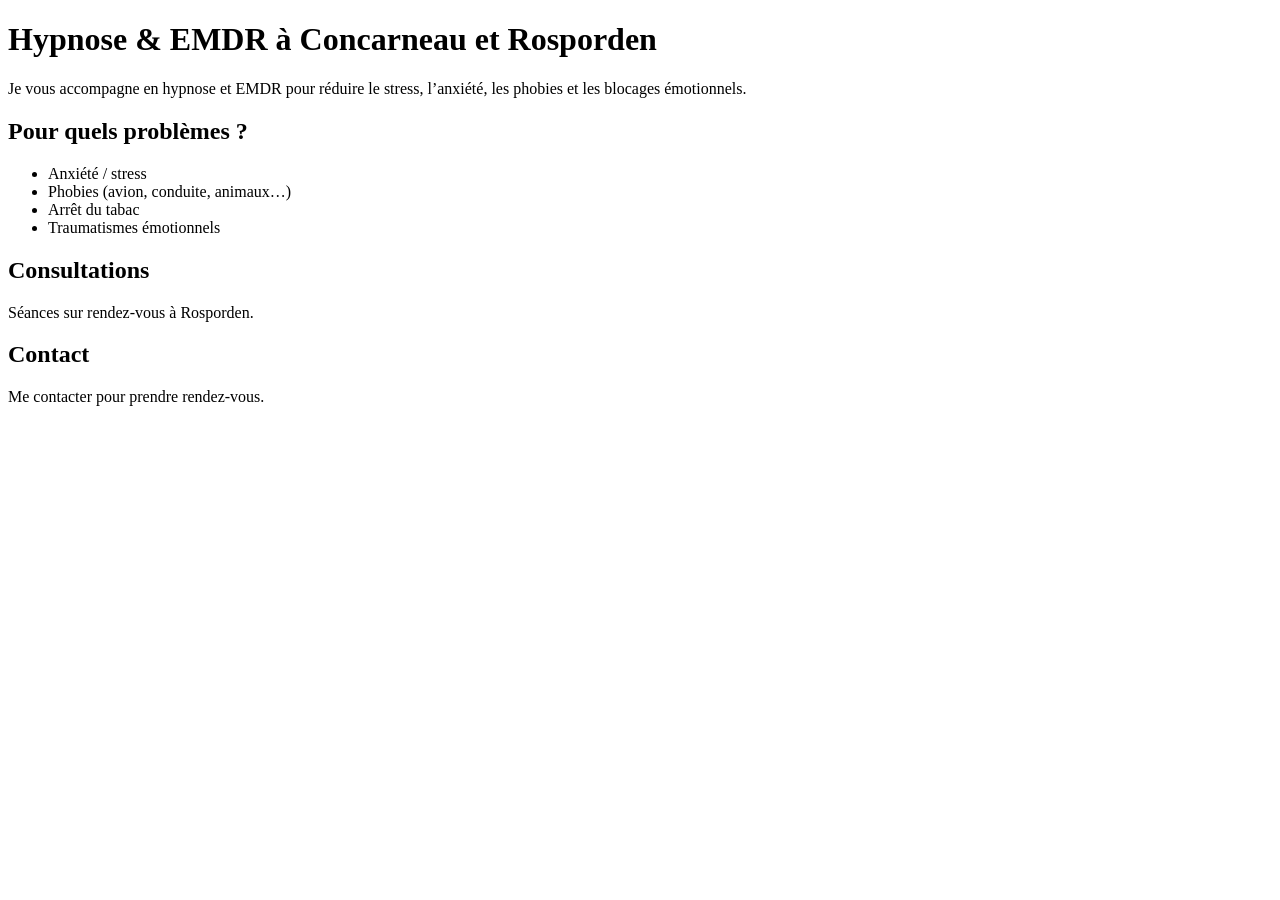
==== index.html @ 9a221c0e "Create index.html" ====
<!DOCTYPE html>
<html lang="fr">
<head>
  <meta charset="UTF-8">
  <title>Hypnose & EMDR Concarneau - Rosporden</title>
  <meta name="description" content="Hypnose et EMDR à Concarneau et Rosporden. Stress, anxiété, phobies, arrêt du tabac. Consultations sur rendez-vous.">
</head>

<body>

  <h1>Hypnose & EMDR à Concarneau et Rosporden</h1>

  <p>
    Je vous accompagne en hypnose et EMDR pour réduire le stress, l’anxiété,
    les phobies et les blocages émotionnels.
  </p>

  <h2>Pour quels problèmes ?</h2>
  <ul>
    <li>Anxiété / stress</li>
    <li>Phobies (avion, conduite, animaux…)</li>
    <li>Arrêt du tabac</li>
    <li>Traumatismes émotionnels</li>
  </ul>

  <h2>Consultations</h2>
  <p>
    Séances sur rendez-vous à Rosporden.
  </p>

  <h2>Contact</h2>
  <p>
    Me contacter pour prendre rendez-vous.
  </p>

</body>
</html>
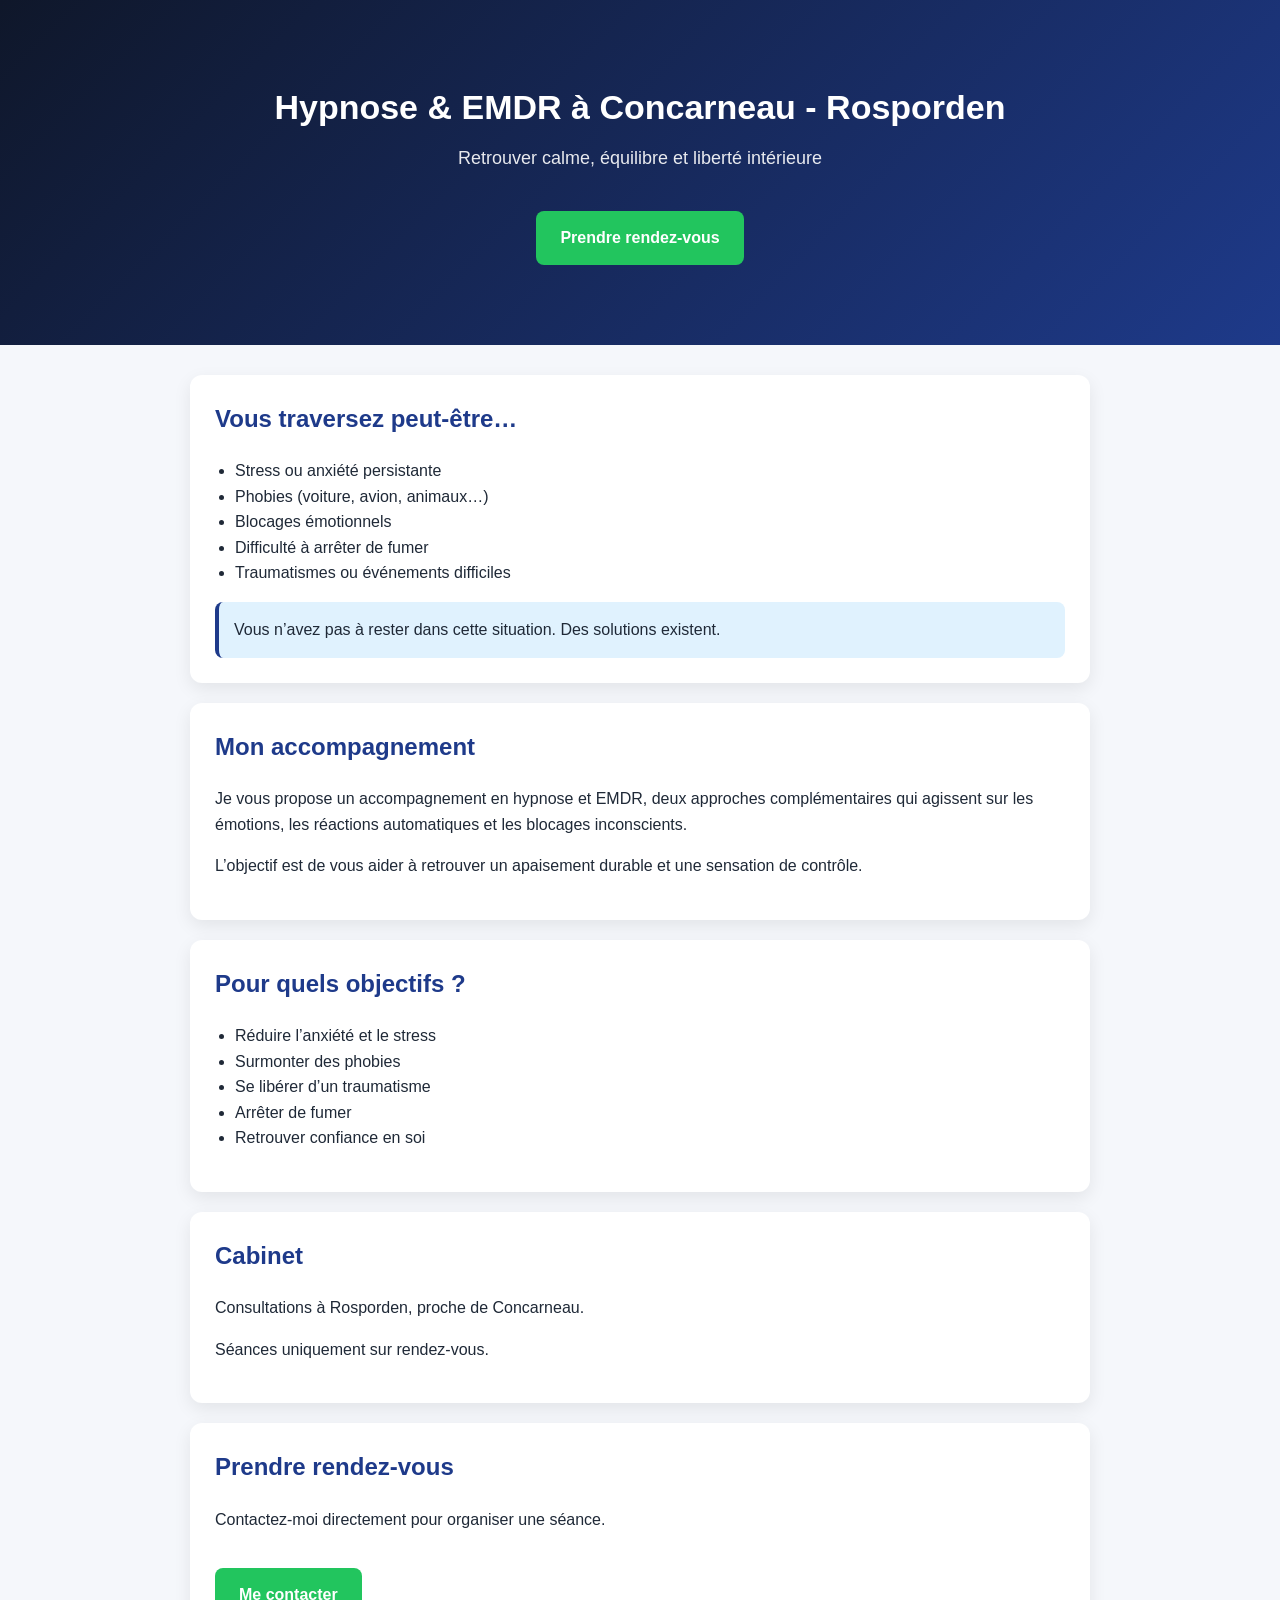
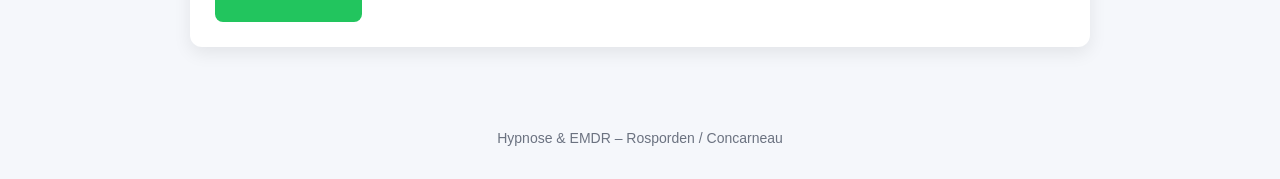
==== commit 44a68f27: "Update index.html" ====
--- a/index.html
+++ b/index.html
@@ -2,36 +2,162 @@
 <html lang="fr">
 <head>
   <meta charset="UTF-8">
-  <title>Hypnose & EMDR Concarneau - Rosporden</title>
-  <meta name="description" content="Hypnose et EMDR à Concarneau et Rosporden. Stress, anxiété, phobies, arrêt du tabac. Consultations sur rendez-vous.">
+  <meta name="viewport" content="width=device-width, initial-scale=1.0">
+
+  <title>Hypnose & EMDR Concarneau - Rosporden | Stress, anxiété, phobies</title>
+  <meta name="description" content="Hypnose et EMDR à Rosporden et Concarneau. Stress, anxiété, phobies, traumatismes, arrêt du tabac. Consultation sur rendez-vous.">
+
+  <style>
+    body {
+      margin: 0;
+      font-family: Arial, sans-serif;
+      background: #f5f7fb;
+      color: #1f2937;
+      line-height: 1.6;
+    }
+
+    header {
+      background: linear-gradient(135deg, #0f172a, #1e3a8a);
+      color: white;
+      padding: 80px 20px;
+      text-align: center;
+    }
+
+    header h1 {
+      margin: 0;
+      font-size: 34px;
+    }
+
+    header p {
+      font-size: 18px;
+      opacity: 0.9;
+      margin-top: 10px;
+    }
+
+    .btn {
+      display: inline-block;
+      margin-top: 20px;
+      padding: 14px 24px;
+      background: #22c55e;
+      color: white;
+      text-decoration: none;
+      border-radius: 8px;
+      font-weight: bold;
+    }
+
+    .btn:hover {
+      background: #16a34a;
+    }
+
+    .container {
+      max-width: 900px;
+      margin: auto;
+      padding: 30px 20px;
+    }
+
+    .card {
+      background: white;
+      padding: 25px;
+      margin-bottom: 20px;
+      border-radius: 12px;
+      box-shadow: 0 6px 18px rgba(0,0,0,0.08);
+    }
+
+    h2 {
+      color: #1e3a8a;
+      margin-top: 0;
+    }
+
+    ul {
+      padding-left: 20px;
+    }
+
+    .highlight {
+      background: #e0f2fe;
+      padding: 15px;
+      border-left: 4px solid #1e3a8a;
+      border-radius: 8px;
+    }
+
+    footer {
+      text-align: center;
+      padding: 30px;
+      font-size: 14px;
+      color: #6b7280;
+    }
+  </style>
+
 </head>
 
 <body>
 
-  <h1>Hypnose & EMDR à Concarneau et Rosporden</h1>
+<header>
+  <h1>Hypnose & EMDR à Concarneau - Rosporden</h1>
+  <p>Retrouver calme, équilibre et liberté intérieure</p>
+  <a class="btn" href="#contact">Prendre rendez-vous</a>
+</header>
 
-  <p>
-    Je vous accompagne en hypnose et EMDR pour réduire le stress, l’anxiété,
-    les phobies et les blocages émotionnels.
-  </p>
+<div class="container">
 
-  <h2>Pour quels problèmes ?</h2>
-  <ul>
-    <li>Anxiété / stress</li>
-    <li>Phobies (avion, conduite, animaux…)</li>
-    <li>Arrêt du tabac</li>
-    <li>Traumatismes émotionnels</li>
-  </ul>
+  <div class="card">
+    <h2>Vous traversez peut-être…</h2>
+    <ul>
+      <li>Stress ou anxiété persistante</li>
+      <li>Phobies (voiture, avion, animaux…)</li>
+      <li>Blocages émotionnels</li>
+      <li>Difficulté à arrêter de fumer</li>
+      <li>Traumatismes ou événements difficiles</li>
+    </ul>
+    <div class="highlight">
+      Vous n’avez pas à rester dans cette situation. Des solutions existent.
+    </div>
+  </div>
 
-  <h2>Consultations</h2>
-  <p>
-    Séances sur rendez-vous à Rosporden.
-  </p>
+  <div class="card">
+    <h2>Mon accompagnement</h2>
+    <p>
+      Je vous propose un accompagnement en hypnose et EMDR, deux approches complémentaires
+      qui agissent sur les émotions, les réactions automatiques et les blocages inconscients.
+    </p>
+    <p>
+      L’objectif est de vous aider à retrouver un apaisement durable et une sensation de contrôle.
+    </p>
+  </div>
 
-  <h2>Contact</h2>
-  <p>
-    Me contacter pour prendre rendez-vous.
-  </p>
+  <div class="card">
+    <h2>Pour quels objectifs ?</h2>
+    <ul>
+      <li>Réduire l’anxiété et le stress</li>
+      <li>Surmonter des phobies</li>
+      <li>Se libérer d’un traumatisme</li>
+      <li>Arrêter de fumer</li>
+      <li>Retrouver confiance en soi</li>
+    </ul>
+  </div>
+
+  <div class="card">
+    <h2>Cabinet</h2>
+    <p>
+      Consultations à Rosporden, proche de Concarneau.
+    </p>
+    <p>
+      Séances uniquement sur rendez-vous.
+    </p>
+  </div>
+
+  <div class="card" id="contact">
+    <h2>Prendre rendez-vous</h2>
+    <p>
+      Contactez-moi directement pour organiser une séance.
+    </p>
+    <a class="btn" href="#">Me contacter</a>
+  </div>
+
+</div>
+
+<footer>
+  Hypnose & EMDR – Rosporden / Concarneau
+</footer>
 
 </body>
 </html>
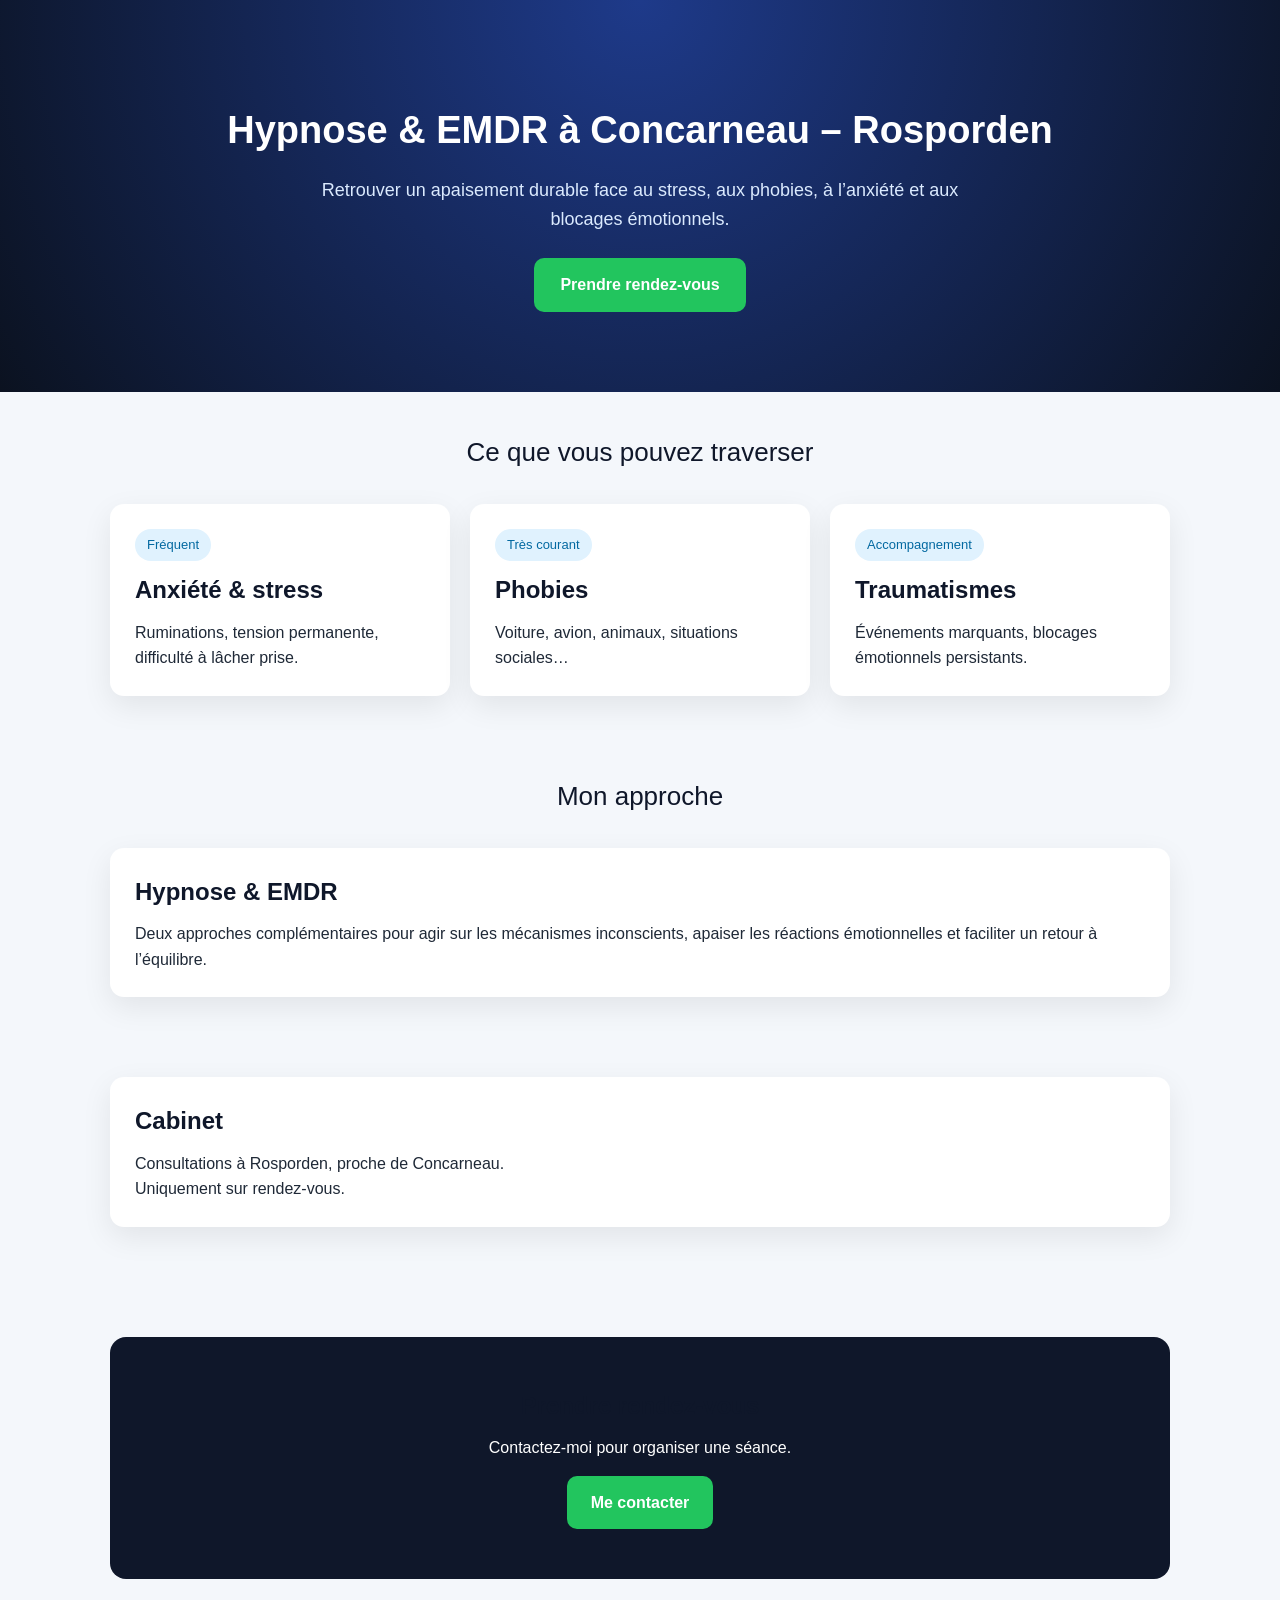
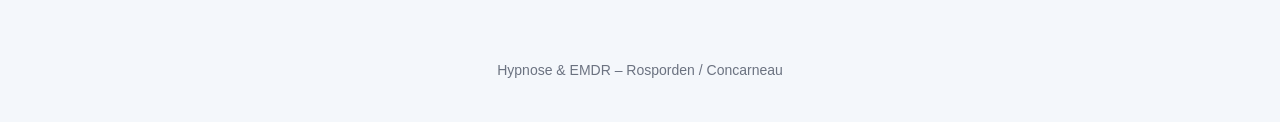
==== commit 6d4c1ddd: "Update index.html" ====
--- a/index.html
+++ b/index.html
@@ -4,160 +4,218 @@
   <meta charset="UTF-8">
   <meta name="viewport" content="width=device-width, initial-scale=1.0">
 
-  <title>Hypnose & EMDR Concarneau - Rosporden | Stress, anxiété, phobies</title>
-  <meta name="description" content="Hypnose et EMDR à Rosporden et Concarneau. Stress, anxiété, phobies, traumatismes, arrêt du tabac. Consultation sur rendez-vous.">
+  <title>Hypnose & EMDR Concarneau - Rosporden | Cabinet thérapeutique</title>
+  <meta name="description" content="Hypnose et EMDR à Rosporden et Concarneau. Accompagnement pour stress, anxiété, phobies, traumatismes et arrêt du tabac.">
+
+  <link rel="preconnect" href="https://fonts.googleapis.com">
+  <link rel="preconnect" href="https://fonts.gstatic.com" crossorigin>
 
   <style>
-    body {
-      margin: 0;
+    :root{
+      --bg:#0b1220;
+      --card:#0f1b33;
+      --white:#ffffff;
+      --muted:#a9b4c7;
+      --accent:#38bdf8;
+      --accent2:#22c55e;
+    }
+
+    *{
+      margin:0;
+      padding:0;
+      box-sizing:border-box;
+    }
+
+    body{
       font-family: Arial, sans-serif;
-      background: #f5f7fb;
-      color: #1f2937;
-      line-height: 1.6;
-    }
-
-    header {
-      background: linear-gradient(135deg, #0f172a, #1e3a8a);
-      color: white;
-      padding: 80px 20px;
-      text-align: center;
-    }
-
-    header h1 {
-      margin: 0;
-      font-size: 34px;
-    }
-
-    header p {
-      font-size: 18px;
-      opacity: 0.9;
-      margin-top: 10px;
-    }
-
-    .btn {
-      display: inline-block;
-      margin-top: 20px;
-      padding: 14px 24px;
-      background: #22c55e;
-      color: white;
-      text-decoration: none;
-      border-radius: 8px;
-      font-weight: bold;
-    }
-
-    .btn:hover {
-      background: #16a34a;
-    }
-
-    .container {
-      max-width: 900px;
-      margin: auto;
-      padding: 30px 20px;
-    }
-
-    .card {
-      background: white;
-      padding: 25px;
-      margin-bottom: 20px;
-      border-radius: 12px;
-      box-shadow: 0 6px 18px rgba(0,0,0,0.08);
-    }
-
-    h2 {
-      color: #1e3a8a;
-      margin-top: 0;
-    }
-
-    ul {
-      padding-left: 20px;
-    }
-
-    .highlight {
-      background: #e0f2fe;
-      padding: 15px;
-      border-left: 4px solid #1e3a8a;
-      border-radius: 8px;
-    }
-
-    footer {
-      text-align: center;
-      padding: 30px;
-      font-size: 14px;
-      color: #6b7280;
-    }
+      background: #f4f7fb;
+      color:#1f2937;
+      line-height:1.6;
+    }
+
+    /* HERO */
+    .hero{
+      background: radial-gradient(circle at top, #1e3a8a, #0b1220);
+      color:white;
+      padding:100px 20px 80px;
+      text-align:center;
+    }
+
+    .hero h1{
+      font-size:38px;
+      margin-bottom:15px;
+    }
+
+    .hero p{
+      font-size:18px;
+      color:#dbeafe;
+      max-width:700px;
+      margin:auto;
+    }
+
+    .cta{
+      margin-top:25px;
+      display:inline-block;
+      background:var(--accent2);
+      color:white;
+      padding:14px 26px;
+      border-radius:10px;
+      text-decoration:none;
+      font-weight:bold;
+    }
+
+    .cta:hover{
+      transform:scale(1.03);
+      transition:0.2s;
+    }
+
+    /* SECTIONS */
+    .container{
+      max-width:1100px;
+      margin:auto;
+      padding:40px 20px;
+    }
+
+    .grid{
+      display:grid;
+      grid-template-columns:repeat(auto-fit,minmax(280px,1fr));
+      gap:20px;
+    }
+
+    .card{
+      background:white;
+      padding:25px;
+      border-radius:14px;
+      box-shadow:0 10px 30px rgba(0,0,0,0.08);
+    }
+
+    h2{
+      color:#0f172a;
+      margin-bottom:10px;
+    }
+
+    .section-title{
+      text-align:center;
+      font-size:26px;
+      margin-bottom:30px;
+      color:#0f172a;
+    }
+
+    .badge{
+      display:inline-block;
+      background:#e0f2fe;
+      color:#0369a1;
+      padding:6px 12px;
+      border-radius:999px;
+      font-size:13px;
+      margin-bottom:10px;
+    }
+
+    /* FOOTER */
+    footer{
+      text-align:center;
+      padding:40px 20px;
+      font-size:14px;
+      color:#6b7280;
+    }
+
+    /* CONTACT BOX */
+    .contact{
+      background:#0f172a;
+      color:white;
+      text-align:center;
+      padding:50px 20px;
+      border-radius:16px;
+      margin-top:30px;
+    }
+
+    .contact a{
+      display:inline-block;
+      margin-top:15px;
+      background:var(--accent2);
+      color:white;
+      padding:14px 24px;
+      border-radius:10px;
+      text-decoration:none;
+      font-weight:bold;
+    }
+
   </style>
-
 </head>
 
 <body>
 
-<header>
-  <h1>Hypnose & EMDR à Concarneau - Rosporden</h1>
-  <p>Retrouver calme, équilibre et liberté intérieure</p>
-  <a class="btn" href="#contact">Prendre rendez-vous</a>
-</header>
-
-<div class="container">
-
-  <div class="card">
-    <h2>Vous traversez peut-être…</h2>
-    <ul>
-      <li>Stress ou anxiété persistante</li>
-      <li>Phobies (voiture, avion, animaux…)</li>
-      <li>Blocages émotionnels</li>
-      <li>Difficulté à arrêter de fumer</li>
-      <li>Traumatismes ou événements difficiles</li>
-    </ul>
-    <div class="highlight">
-      Vous n’avez pas à rester dans cette situation. Des solutions existent.
-    </div>
-  </div>
-
-  <div class="card">
-    <h2>Mon accompagnement</h2>
+  <!-- HERO -->
+  <div class="hero">
+    <h1>Hypnose & EMDR à Concarneau – Rosporden</h1>
     <p>
-      Je vous propose un accompagnement en hypnose et EMDR, deux approches complémentaires
-      qui agissent sur les émotions, les réactions automatiques et les blocages inconscients.
+      Retrouver un apaisement durable face au stress, aux phobies, à l’anxiété
+      et aux blocages émotionnels.
     </p>
-    <p>
-      L’objectif est de vous aider à retrouver un apaisement durable et une sensation de contrôle.
-    </p>
-  </div>
-
-  <div class="card">
-    <h2>Pour quels objectifs ?</h2>
-    <ul>
-      <li>Réduire l’anxiété et le stress</li>
-      <li>Surmonter des phobies</li>
-      <li>Se libérer d’un traumatisme</li>
-      <li>Arrêter de fumer</li>
-      <li>Retrouver confiance en soi</li>
-    </ul>
-  </div>
-
-  <div class="card">
-    <h2>Cabinet</h2>
-    <p>
-      Consultations à Rosporden, proche de Concarneau.
-    </p>
-    <p>
-      Séances uniquement sur rendez-vous.
-    </p>
-  </div>
-
-  <div class="card" id="contact">
-    <h2>Prendre rendez-vous</h2>
-    <p>
-      Contactez-moi directement pour organiser une séance.
-    </p>
-    <a class="btn" href="#">Me contacter</a>
-  </div>
-
-</div>
-
-<footer>
-  Hypnose & EMDR – Rosporden / Concarneau
-</footer>
+    <a class="cta" href="#contact">Prendre rendez-vous</a>
+  </div>
+
+  <!-- PROBLEMES -->
+  <div class="container">
+    <div class="section-title">Ce que vous pouvez traverser</div>
+
+    <div class="grid">
+
+      <div class="card">
+        <div class="badge">Fréquent</div>
+        <h2>Anxiété & stress</h2>
+        <p>Ruminations, tension permanente, difficulté à lâcher prise.</p>
+      </div>
+
+      <div class="card">
+        <div class="badge">Très courant</div>
+        <h2>Phobies</h2>
+        <p>Voiture, avion, animaux, situations sociales…</p>
+      </div>
+
+      <div class="card">
+        <div class="badge">Accompagnement</div>
+        <h2>Traumatismes</h2>
+        <p>Événements marquants, blocages émotionnels persistants.</p>
+      </div>
+
+    </div>
+  </div>
+
+  <!-- APPROCHE -->
+  <div class="container">
+    <div class="section-title">Mon approche</div>
+
+    <div class="card">
+      <h2>Hypnose & EMDR</h2>
+      <p>
+        Deux approches complémentaires pour agir sur les mécanismes inconscients,
+        apaiser les réactions émotionnelles et faciliter un retour à l’équilibre.
+      </p>
+    </div>
+  </div>
+
+  <!-- CABINET -->
+  <div class="container">
+    <div class="card">
+      <h2>Cabinet</h2>
+      <p>Consultations à Rosporden, proche de Concarneau.</p>
+      <p>Uniquement sur rendez-vous.</p>
+    </div>
+  </div>
+
+  <!-- CONTACT -->
+  <div class="container" id="contact">
+    <div class="contact">
+      <h2>Prendre rendez-vous</h2>
+      <p>Contactez-moi pour organiser une séance.</p>
+      <a href="#">Me contacter</a>
+    </div>
+  </div>
+
+  <footer>
+    Hypnose & EMDR – Rosporden / Concarneau
+  </footer>
 
 </body>
 </html>
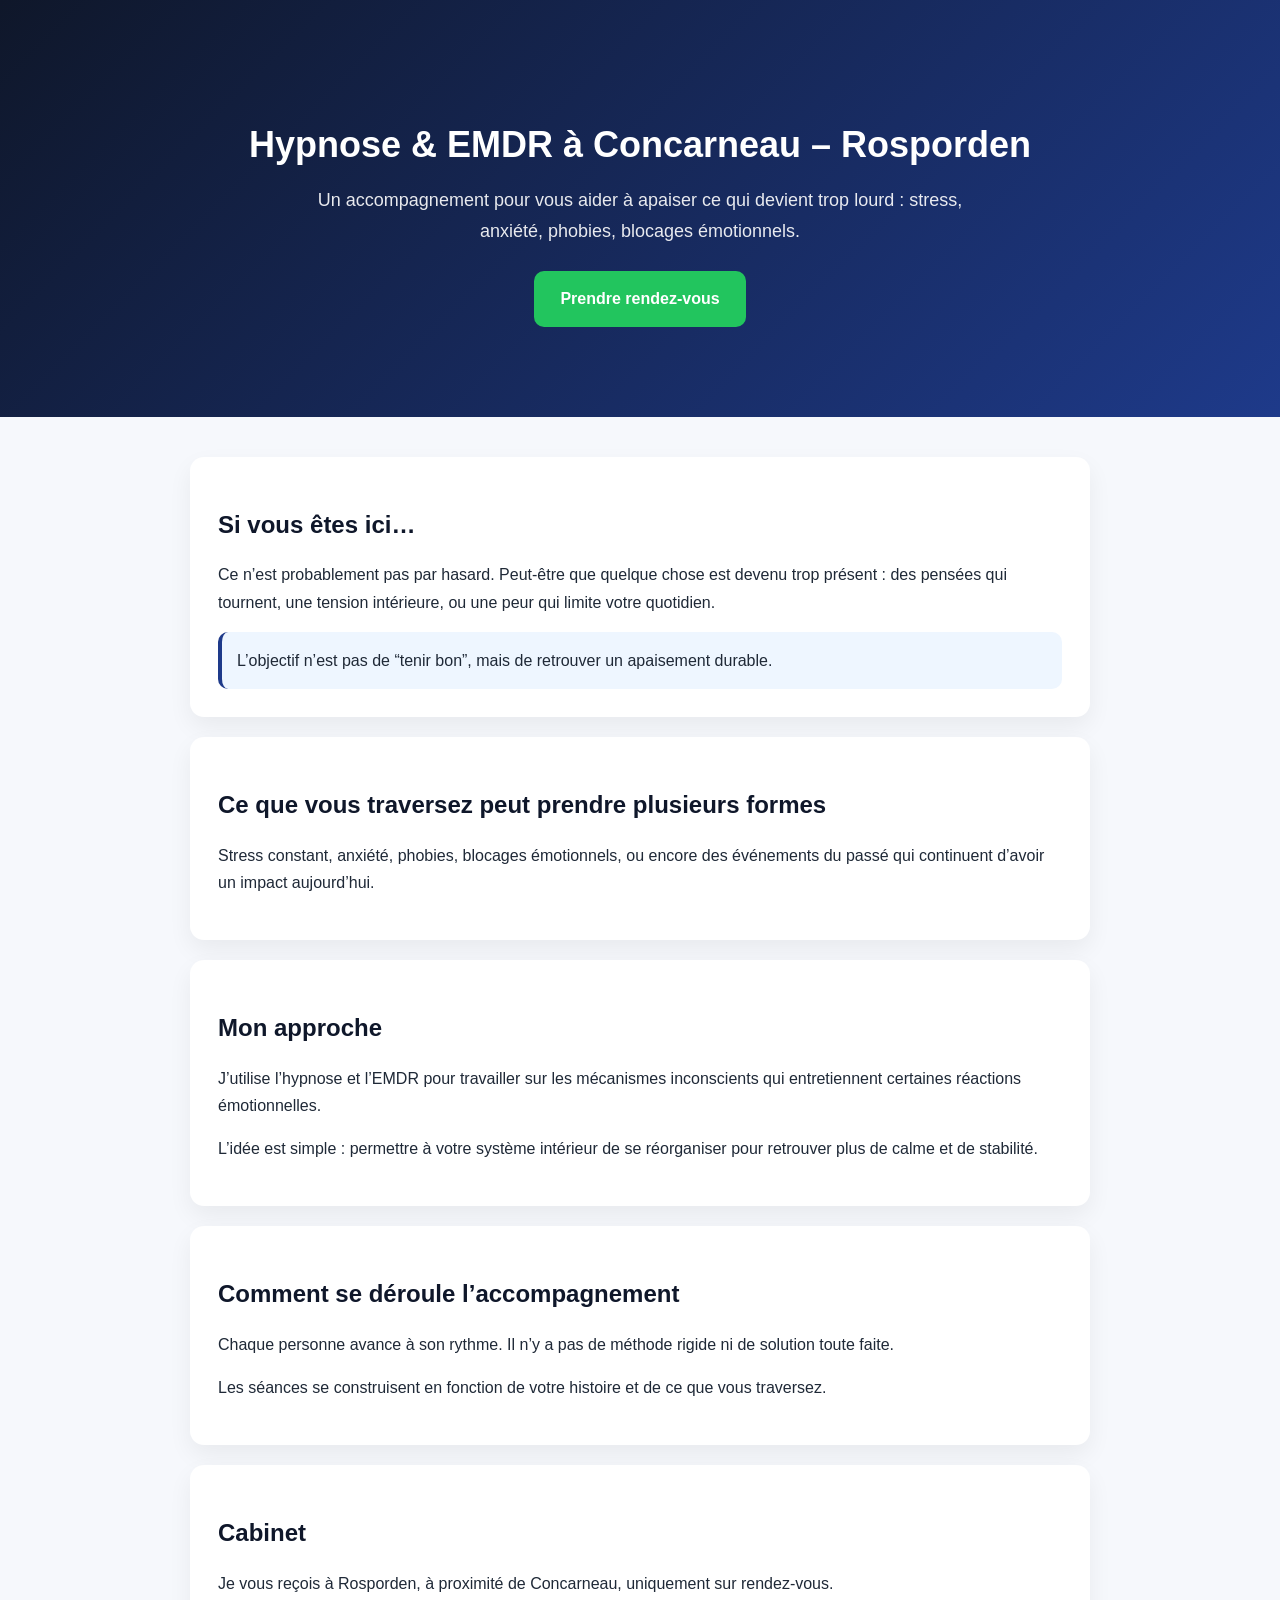
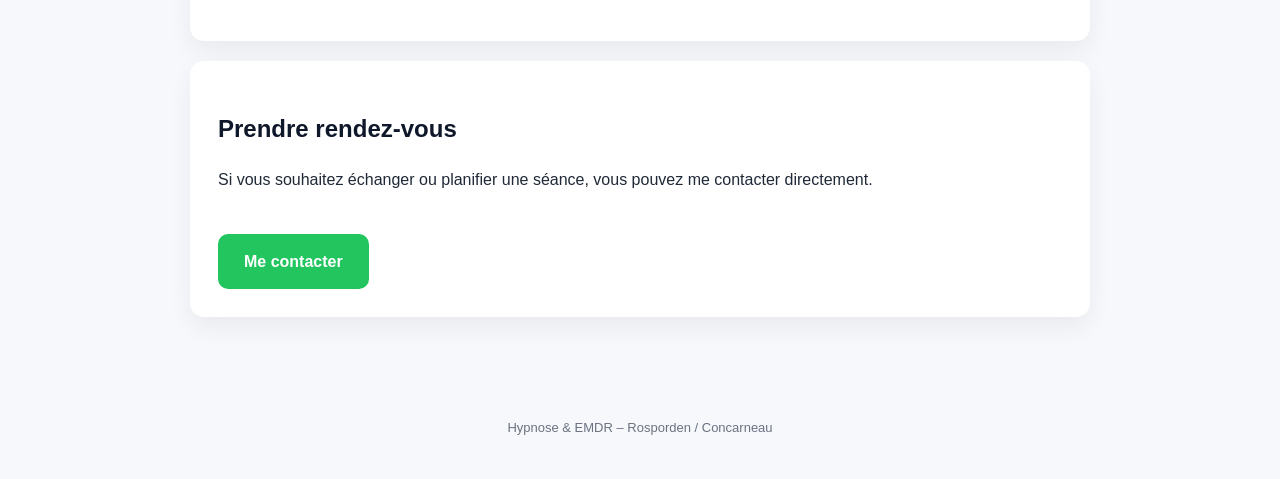
==== commit 740a5740: "Update index.html" ====
--- a/index.html
+++ b/index.html
@@ -4,89 +4,60 @@
   <meta charset="UTF-8">
   <meta name="viewport" content="width=device-width, initial-scale=1.0">
 
-  <title>Hypnose & EMDR Concarneau - Rosporden | Cabinet thérapeutique</title>
-  <meta name="description" content="Hypnose et EMDR à Rosporden et Concarneau. Accompagnement pour stress, anxiété, phobies, traumatismes et arrêt du tabac.">
-
-  <link rel="preconnect" href="https://fonts.googleapis.com">
-  <link rel="preconnect" href="https://fonts.gstatic.com" crossorigin>
+  <title>Hypnose & EMDR Concarneau - Rosporden</title>
+  <meta name="description" content="Hypnose et EMDR à Rosporden et Concarneau. Accompagnement du stress, anxiété, phobies et traumatismes.">
 
   <style>
-    :root{
-      --bg:#0b1220;
-      --card:#0f1b33;
-      --white:#ffffff;
-      --muted:#a9b4c7;
-      --accent:#38bdf8;
-      --accent2:#22c55e;
+    body{
+      margin:0;
+      font-family: Arial, sans-serif;
+      background:#f6f8fc;
+      color:#1f2937;
+      line-height:1.7;
     }
 
-    *{
-      margin:0;
-      padding:0;
-      box-sizing:border-box;
-    }
-
-    body{
-      font-family: Arial, sans-serif;
-      background: #f4f7fb;
-      color:#1f2937;
-      line-height:1.6;
-    }
-
-    /* HERO */
-    .hero{
-      background: radial-gradient(circle at top, #1e3a8a, #0b1220);
+    header{
+      background: linear-gradient(135deg,#0f172a,#1e3a8a);
       color:white;
-      padding:100px 20px 80px;
+      padding:90px 20px;
       text-align:center;
     }
 
-    .hero h1{
-      font-size:38px;
-      margin-bottom:15px;
+    header h1{
+      font-size:36px;
+      margin-bottom:10px;
     }
 
-    .hero p{
-      font-size:18px;
-      color:#dbeafe;
+    header p{
       max-width:700px;
       margin:auto;
+      font-size:18px;
+      opacity:0.9;
     }
 
-    .cta{
+    .btn{
+      display:inline-block;
       margin-top:25px;
-      display:inline-block;
-      background:var(--accent2);
+      padding:14px 26px;
+      background:#22c55e;
       color:white;
-      padding:14px 26px;
+      text-decoration:none;
       border-radius:10px;
-      text-decoration:none;
       font-weight:bold;
     }
 
-    .cta:hover{
-      transform:scale(1.03);
-      transition:0.2s;
-    }
-
-    /* SECTIONS */
     .container{
-      max-width:1100px;
+      max-width:900px;
       margin:auto;
       padding:40px 20px;
     }
 
-    .grid{
-      display:grid;
-      grid-template-columns:repeat(auto-fit,minmax(280px,1fr));
-      gap:20px;
-    }
-
     .card{
       background:white;
-      padding:25px;
+      padding:28px;
+      margin-bottom:20px;
       border-radius:14px;
-      box-shadow:0 10px 30px rgba(0,0,0,0.08);
+      box-shadow:0 10px 25px rgba(0,0,0,0.06);
     }
 
     h2{
@@ -94,50 +65,19 @@
       margin-bottom:10px;
     }
 
-    .section-title{
-      text-align:center;
-      font-size:26px;
-      margin-bottom:30px;
-      color:#0f172a;
+    .highlight{
+      background:#eef6ff;
+      padding:15px;
+      border-left:4px solid #1e3a8a;
+      border-radius:10px;
+      margin-top:15px;
     }
 
-    .badge{
-      display:inline-block;
-      background:#e0f2fe;
-      color:#0369a1;
-      padding:6px 12px;
-      border-radius:999px;
-      font-size:13px;
-      margin-bottom:10px;
-    }
-
-    /* FOOTER */
     footer{
       text-align:center;
-      padding:40px 20px;
-      font-size:14px;
+      padding:40px;
+      font-size:13px;
       color:#6b7280;
-    }
-
-    /* CONTACT BOX */
-    .contact{
-      background:#0f172a;
-      color:white;
-      text-align:center;
-      padding:50px 20px;
-      border-radius:16px;
-      margin-top:30px;
-    }
-
-    .contact a{
-      display:inline-block;
-      margin-top:15px;
-      background:var(--accent2);
-      color:white;
-      padding:14px 24px;
-      border-radius:10px;
-      text-decoration:none;
-      font-weight:bold;
     }
 
   </style>
@@ -145,77 +85,85 @@
 
 <body>
 
-  <!-- HERO -->
-  <div class="hero">
-    <h1>Hypnose & EMDR à Concarneau – Rosporden</h1>
+<header>
+  <h1>Hypnose & EMDR à Concarneau – Rosporden</h1>
+  <p>
+    Un accompagnement pour vous aider à apaiser ce qui devient trop lourd :
+    stress, anxiété, phobies, blocages émotionnels.
+  </p>
+  <a class="btn" href="#contact">Prendre rendez-vous</a>
+</header>
+
+<div class="container">
+
+  <div class="card">
+    <h2>Si vous êtes ici…</h2>
     <p>
-      Retrouver un apaisement durable face au stress, aux phobies, à l’anxiété
-      et aux blocages émotionnels.
+      Ce n’est probablement pas par hasard.
+      Peut-être que quelque chose est devenu trop présent :
+      des pensées qui tournent, une tension intérieure, ou une peur qui limite votre quotidien.
     </p>
-    <a class="cta" href="#contact">Prendre rendez-vous</a>
-  </div>
 
-  <!-- PROBLEMES -->
-  <div class="container">
-    <div class="section-title">Ce que vous pouvez traverser</div>
-
-    <div class="grid">
-
-      <div class="card">
-        <div class="badge">Fréquent</div>
-        <h2>Anxiété & stress</h2>
-        <p>Ruminations, tension permanente, difficulté à lâcher prise.</p>
-      </div>
-
-      <div class="card">
-        <div class="badge">Très courant</div>
-        <h2>Phobies</h2>
-        <p>Voiture, avion, animaux, situations sociales…</p>
-      </div>
-
-      <div class="card">
-        <div class="badge">Accompagnement</div>
-        <h2>Traumatismes</h2>
-        <p>Événements marquants, blocages émotionnels persistants.</p>
-      </div>
-
+    <div class="highlight">
+      L’objectif n’est pas de “tenir bon”, mais de retrouver un apaisement durable.
     </div>
   </div>
 
-  <!-- APPROCHE -->
-  <div class="container">
-    <div class="section-title">Mon approche</div>
-
-    <div class="card">
-      <h2>Hypnose & EMDR</h2>
-      <p>
-        Deux approches complémentaires pour agir sur les mécanismes inconscients,
-        apaiser les réactions émotionnelles et faciliter un retour à l’équilibre.
-      </p>
-    </div>
+  <div class="card">
+    <h2>Ce que vous traversez peut prendre plusieurs formes</h2>
+    <p>
+      Stress constant, anxiété, phobies, blocages émotionnels,
+      ou encore des événements du passé qui continuent d’avoir un impact aujourd’hui.
+    </p>
   </div>
 
-  <!-- CABINET -->
-  <div class="container">
-    <div class="card">
-      <h2>Cabinet</h2>
-      <p>Consultations à Rosporden, proche de Concarneau.</p>
-      <p>Uniquement sur rendez-vous.</p>
-    </div>
+  <div class="card">
+    <h2>Mon approche</h2>
+    <p>
+      J’utilise l’hypnose et l’EMDR pour travailler sur les mécanismes inconscients
+      qui entretiennent certaines réactions émotionnelles.
+    </p>
+
+    <p>
+      L’idée est simple : permettre à votre système intérieur de se réorganiser
+      pour retrouver plus de calme et de stabilité.
+    </p>
   </div>
 
-  <!-- CONTACT -->
-  <div class="container" id="contact">
-    <div class="contact">
-      <h2>Prendre rendez-vous</h2>
-      <p>Contactez-moi pour organiser une séance.</p>
-      <a href="#">Me contacter</a>
-    </div>
+  <div class="card">
+    <h2>Comment se déroule l’accompagnement</h2>
+    <p>
+      Chaque personne avance à son rythme.
+      Il n’y a pas de méthode rigide ni de solution toute faite.
+    </p>
+
+    <p>
+      Les séances se construisent en fonction de votre histoire et de ce que vous traversez.
+    </p>
   </div>
 
-  <footer>
-    Hypnose & EMDR – Rosporden / Concarneau
-  </footer>
+  <div class="card">
+    <h2>Cabinet</h2>
+    <p>
+      Je vous reçois à Rosporden, à proximité de Concarneau,
+      uniquement sur rendez-vous.
+    </p>
+  </div>
+
+  <div class="card" id="contact">
+    <h2>Prendre rendez-vous</h2>
+    <p>
+      Si vous souhaitez échanger ou planifier une séance,
+      vous pouvez me contacter directement.
+    </p>
+    <a class="btn" href="#">Me contacter</a>
+  </div>
+
+</div>
+
+<footer>
+  Hypnose & EMDR – Rosporden / Concarneau
+</footer>
 
 </body>
 </html>
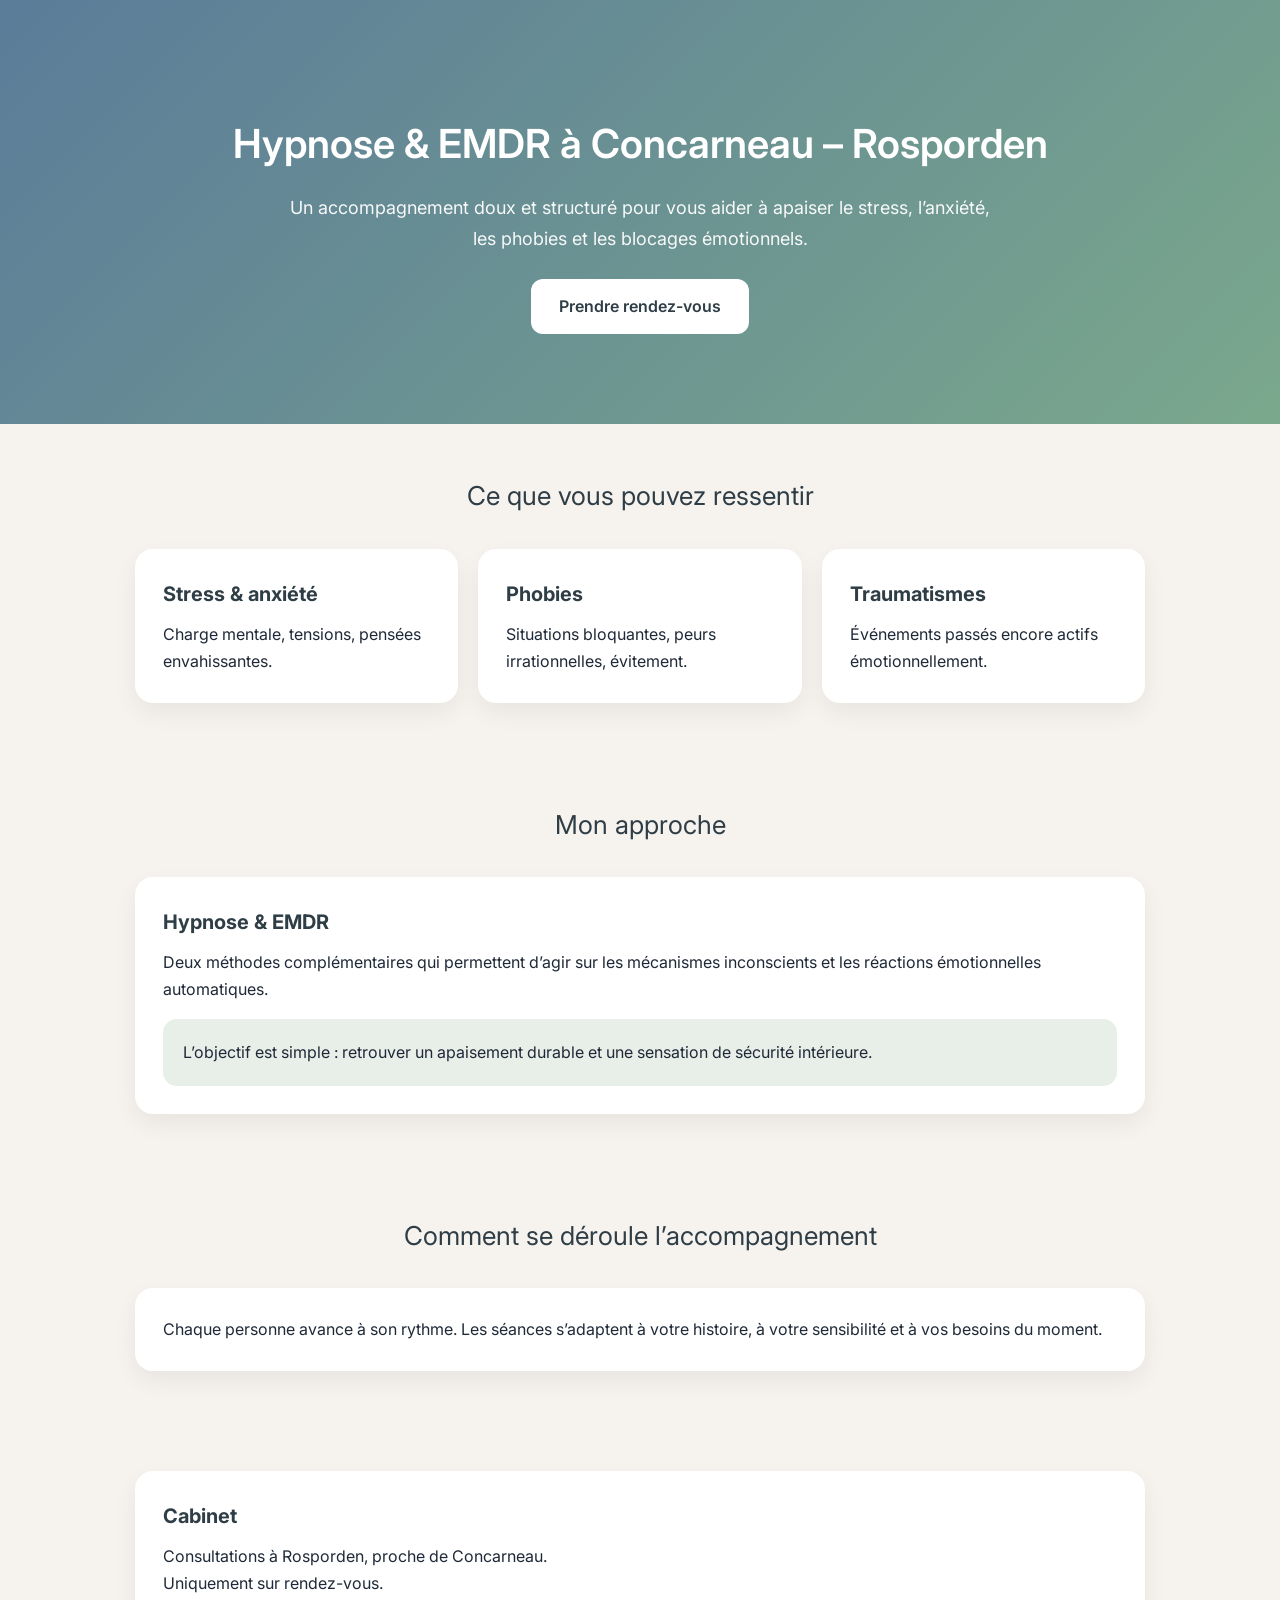
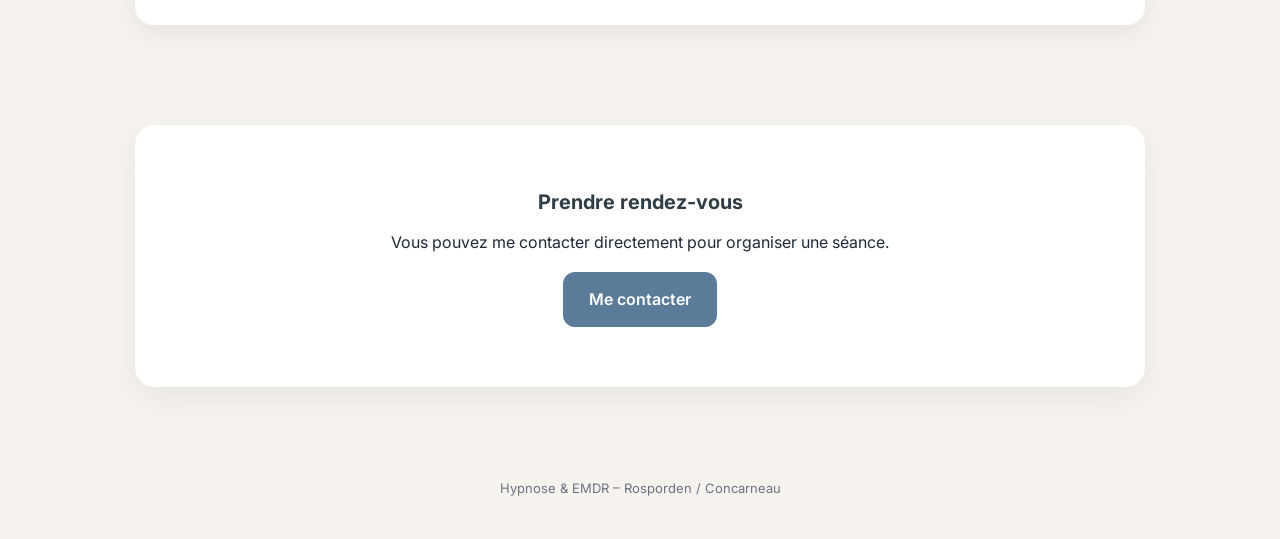
==== commit 370e7987: "Update index.html" ====
--- a/index.html
+++ b/index.html
@@ -4,80 +4,138 @@
   <meta charset="UTF-8">
   <meta name="viewport" content="width=device-width, initial-scale=1.0">
 
-  <title>Hypnose & EMDR Concarneau - Rosporden</title>
+  <title>Hypnose & EMDR Concarneau - Rosporden | Stress, anxiété, phobies</title>
   <meta name="description" content="Hypnose et EMDR à Rosporden et Concarneau. Accompagnement du stress, anxiété, phobies et traumatismes.">
 
+  <link href="https://fonts.googleapis.com/css2?family=Inter:wght@300;400;600&display=swap" rel="stylesheet">
+
   <style>
+    :root{
+      --bg:#f6f3ef;
+      --card:#ffffff;
+      --text:#1f2937;
+      --muted:#6b7280;
+      --accent:#5b7c99;
+      --accent2:#7aa88c;
+      --soft:#e8efe9;
+    }
+
+    *{
+      margin:0;
+      padding:0;
+      box-sizing:border-box;
+    }
+
     body{
-      margin:0;
-      font-family: Arial, sans-serif;
-      background:#f6f8fc;
-      color:#1f2937;
+      font-family: 'Inter', sans-serif;
+      background: var(--bg);
+      color: var(--text);
       line-height:1.7;
     }
 
-    header{
-      background: linear-gradient(135deg,#0f172a,#1e3a8a);
+    /* HERO */
+    .hero{
+      background: linear-gradient(135deg, #5b7c99, #7aa88c);
       color:white;
-      padding:90px 20px;
-      text-align:center;
-    }
-
-    header h1{
-      font-size:36px;
-      margin-bottom:10px;
-    }
-
-    header p{
+      padding:110px 20px 90px;
+      text-align:center;
+      position:relative;
+    }
+
+    .hero h1{
+      font-size:40px;
+      font-weight:600;
+      margin-bottom:15px;
+    }
+
+    .hero p{
       max-width:700px;
       margin:auto;
       font-size:18px;
-      opacity:0.9;
+      opacity:0.95;
     }
 
     .btn{
       display:inline-block;
       margin-top:25px;
+      padding:14px 28px;
+      background:white;
+      color:#2f3e46;
+      text-decoration:none;
+      border-radius:12px;
+      font-weight:600;
+      transition:0.2s;
+    }
+
+    .btn:hover{
+      transform:scale(1.03);
+    }
+
+    /* SECTIONS */
+    .container{
+      max-width:1050px;
+      margin:auto;
+      padding:50px 20px;
+    }
+
+    .section-title{
+      text-align:center;
+      font-size:26px;
+      margin-bottom:30px;
+      color:#2f3e46;
+    }
+
+    .grid{
+      display:grid;
+      grid-template-columns:repeat(auto-fit,minmax(260px,1fr));
+      gap:20px;
+    }
+
+    .card{
+      background:var(--card);
+      padding:28px;
+      border-radius:18px;
+      box-shadow:0 10px 25px rgba(0,0,0,0.06);
+    }
+
+    h2{
+      margin-bottom:10px;
+      color:#2f3e46;
+      font-size:20px;
+    }
+
+    .soft{
+      background: var(--soft);
+      padding:20px;
+      border-radius:14px;
+      margin-top:15px;
+    }
+
+    /* CONTACT */
+    .contact{
+      background:#ffffff;
+      text-align:center;
+      padding:60px 20px;
+      border-radius:20px;
+      box-shadow:0 10px 30px rgba(0,0,0,0.06);
+    }
+
+    .contact a{
+      display:inline-block;
+      margin-top:15px;
+      background:#5b7c99;
+      color:white;
       padding:14px 26px;
-      background:#22c55e;
-      color:white;
+      border-radius:12px;
       text-decoration:none;
-      border-radius:10px;
-      font-weight:bold;
-    }
-
-    .container{
-      max-width:900px;
-      margin:auto;
-      padding:40px 20px;
-    }
-
-    .card{
-      background:white;
-      padding:28px;
-      margin-bottom:20px;
-      border-radius:14px;
-      box-shadow:0 10px 25px rgba(0,0,0,0.06);
-    }
-
-    h2{
-      color:#0f172a;
-      margin-bottom:10px;
-    }
-
-    .highlight{
-      background:#eef6ff;
-      padding:15px;
-      border-left:4px solid #1e3a8a;
-      border-radius:10px;
-      margin-top:15px;
+      font-weight:600;
     }
 
     footer{
       text-align:center;
       padding:40px;
       font-size:13px;
-      color:#6b7280;
+      color:var(--muted);
     }
 
   </style>
@@ -85,85 +143,90 @@
 
 <body>
 
-<header>
-  <h1>Hypnose & EMDR à Concarneau – Rosporden</h1>
-  <p>
-    Un accompagnement pour vous aider à apaiser ce qui devient trop lourd :
-    stress, anxiété, phobies, blocages émotionnels.
-  </p>
-  <a class="btn" href="#contact">Prendre rendez-vous</a>
-</header>
-
-<div class="container">
-
-  <div class="card">
-    <h2>Si vous êtes ici…</h2>
+  <!-- HERO -->
+  <div class="hero">
+    <h1>Hypnose & EMDR à Concarneau – Rosporden</h1>
     <p>
-      Ce n’est probablement pas par hasard.
-      Peut-être que quelque chose est devenu trop présent :
-      des pensées qui tournent, une tension intérieure, ou une peur qui limite votre quotidien.
+      Un accompagnement doux et structuré pour vous aider à apaiser le stress,
+      l’anxiété, les phobies et les blocages émotionnels.
     </p>
-
-    <div class="highlight">
-      L’objectif n’est pas de “tenir bon”, mais de retrouver un apaisement durable.
-    </div>
-  </div>
-
-  <div class="card">
-    <h2>Ce que vous traversez peut prendre plusieurs formes</h2>
-    <p>
-      Stress constant, anxiété, phobies, blocages émotionnels,
-      ou encore des événements du passé qui continuent d’avoir un impact aujourd’hui.
-    </p>
-  </div>
-
-  <div class="card">
-    <h2>Mon approche</h2>
-    <p>
-      J’utilise l’hypnose et l’EMDR pour travailler sur les mécanismes inconscients
-      qui entretiennent certaines réactions émotionnelles.
-    </p>
-
-    <p>
-      L’idée est simple : permettre à votre système intérieur de se réorganiser
-      pour retrouver plus de calme et de stabilité.
-    </p>
-  </div>
-
-  <div class="card">
-    <h2>Comment se déroule l’accompagnement</h2>
-    <p>
-      Chaque personne avance à son rythme.
-      Il n’y a pas de méthode rigide ni de solution toute faite.
-    </p>
-
-    <p>
-      Les séances se construisent en fonction de votre histoire et de ce que vous traversez.
-    </p>
-  </div>
-
-  <div class="card">
-    <h2>Cabinet</h2>
-    <p>
-      Je vous reçois à Rosporden, à proximité de Concarneau,
-      uniquement sur rendez-vous.
-    </p>
-  </div>
-
-  <div class="card" id="contact">
-    <h2>Prendre rendez-vous</h2>
-    <p>
-      Si vous souhaitez échanger ou planifier une séance,
-      vous pouvez me contacter directement.
-    </p>
-    <a class="btn" href="#">Me contacter</a>
-  </div>
-
-</div>
-
-<footer>
-  Hypnose & EMDR – Rosporden / Concarneau
-</footer>
+    <a class="btn" href="#contact">Prendre rendez-vous</a>
+  </div>
+
+  <!-- PROBLEMES -->
+  <div class="container">
+    <div class="section-title">Ce que vous pouvez ressentir</div>
+
+    <div class="grid">
+
+      <div class="card">
+        <h2>Stress & anxiété</h2>
+        <p>Charge mentale, tensions, pensées envahissantes.</p>
+      </div>
+
+      <div class="card">
+        <h2>Phobies</h2>
+        <p>Situations bloquantes, peurs irrationnelles, évitement.</p>
+      </div>
+
+      <div class="card">
+        <h2>Traumatismes</h2>
+        <p>Événements passés encore actifs émotionnellement.</p>
+      </div>
+
+    </div>
+  </div>
+
+  <!-- APPROCHE -->
+  <div class="container">
+    <div class="section-title">Mon approche</div>
+
+    <div class="card">
+      <h2>Hypnose & EMDR</h2>
+      <p>
+        Deux méthodes complémentaires qui permettent d’agir sur les mécanismes inconscients
+        et les réactions émotionnelles automatiques.
+      </p>
+
+      <div class="soft">
+        L’objectif est simple : retrouver un apaisement durable et une sensation de sécurité intérieure.
+      </div>
+    </div>
+  </div>
+
+  <!-- ACCOMPAGNEMENT -->
+  <div class="container">
+    <div class="section-title">Comment se déroule l’accompagnement</div>
+
+    <div class="card">
+      <p>
+        Chaque personne avance à son rythme. Les séances s’adaptent à votre histoire,
+        à votre sensibilité et à vos besoins du moment.
+      </p>
+    </div>
+  </div>
+
+  <!-- CABINET -->
+  <div class="container">
+    <div class="card">
+      <h2>Cabinet</h2>
+      <p>Consultations à Rosporden, proche de Concarneau.</p>
+      <p>Uniquement sur rendez-vous.</p>
+    </div>
+  </div>
+
+  <!-- CONTACT -->
+  <div class="container" id="contact">
+    <div class="contact">
+      <h2>Prendre rendez-vous</h2>
+      <p>Vous pouvez me contacter directement pour organiser une séance.</p>
+      <a href="#">Me contacter</a>
+    </div>
+  </div>
+
+  <footer>
+    Hypnose & EMDR – Rosporden / Concarneau
+  </footer>
 
 </body>
 </html>
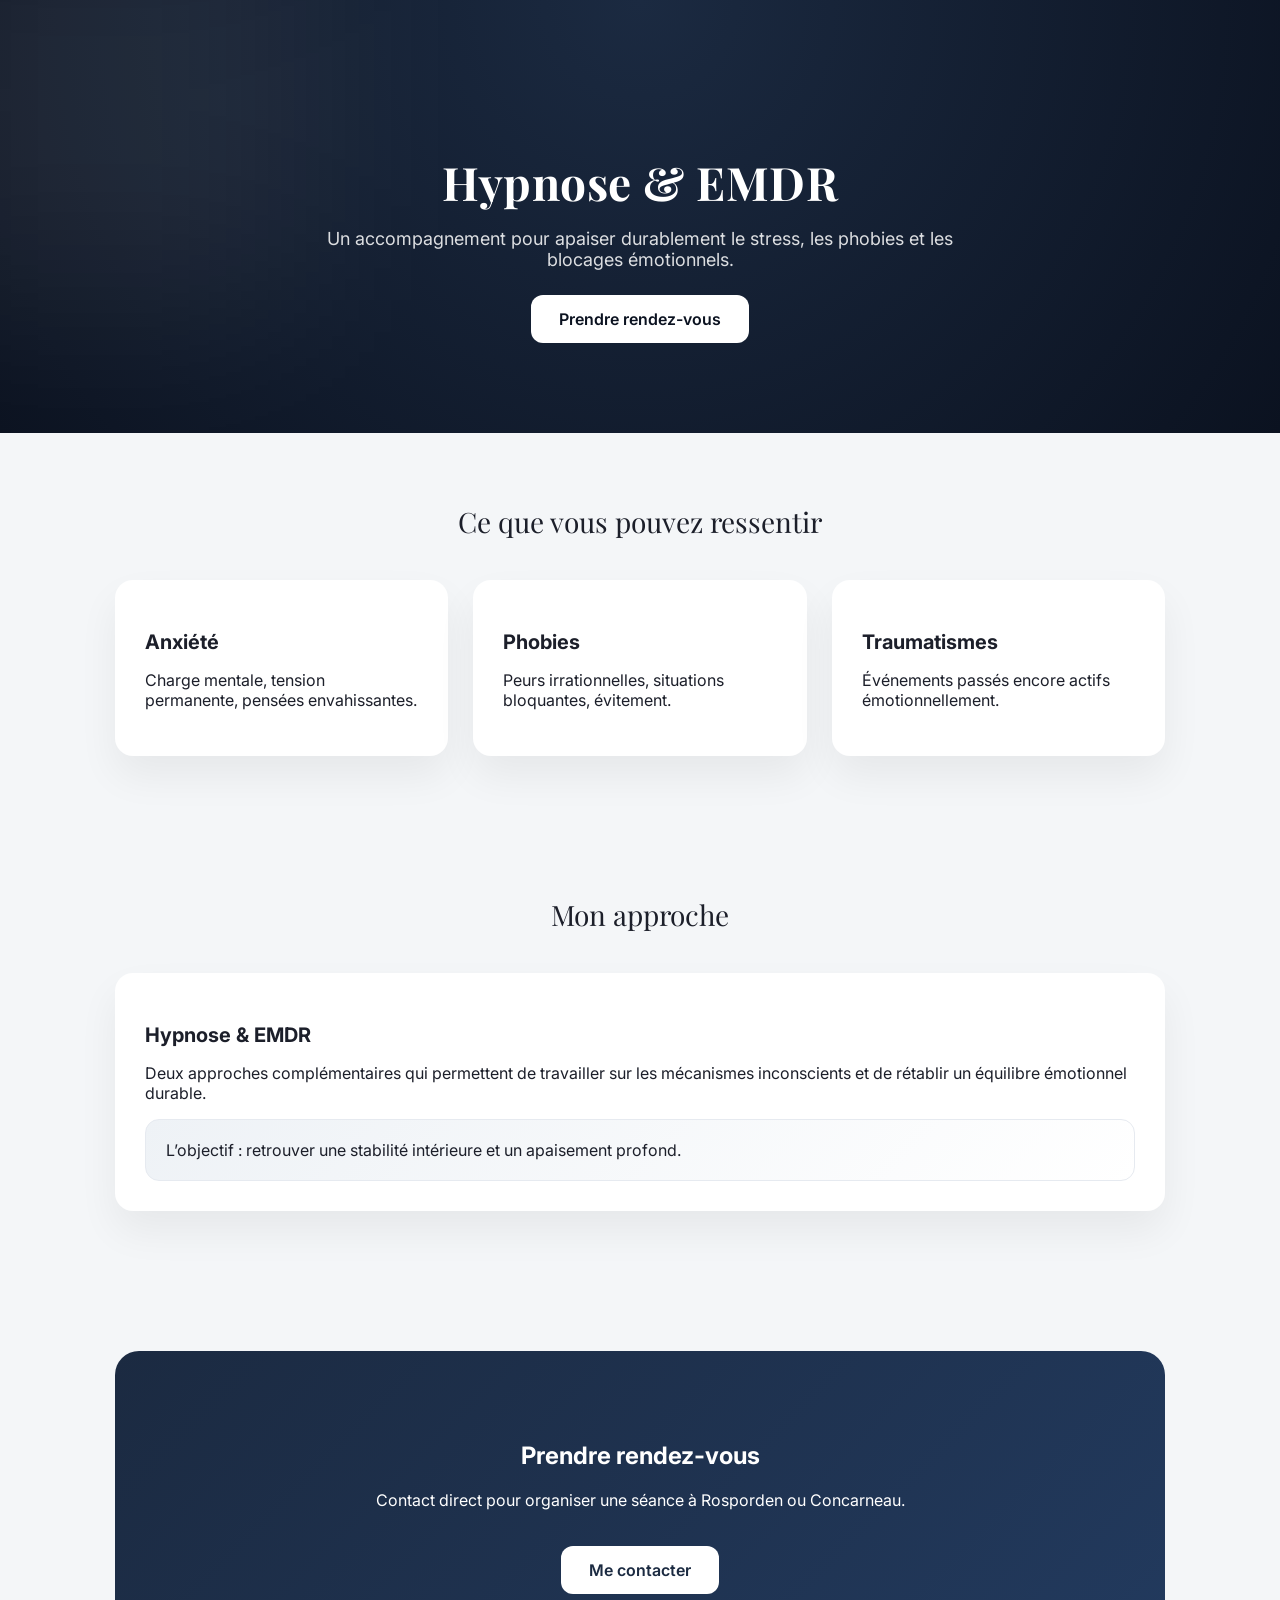
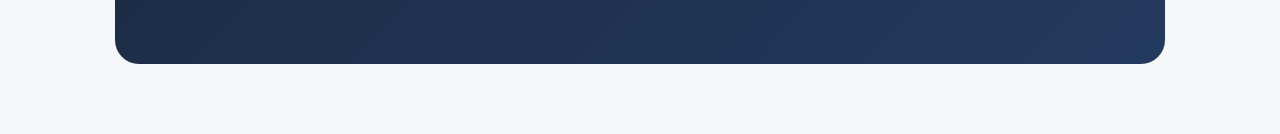
==== commit 0b782833: "Update index.html" ====
--- a/index.html
+++ b/index.html
@@ -1,232 +1,203 @@
 <!DOCTYPE html>
 <html lang="fr">
 <head>
-  <meta charset="UTF-8">
-  <meta name="viewport" content="width=device-width, initial-scale=1.0">
-
-  <title>Hypnose & EMDR Concarneau - Rosporden | Stress, anxiété, phobies</title>
-  <meta name="description" content="Hypnose et EMDR à Rosporden et Concarneau. Accompagnement du stress, anxiété, phobies et traumatismes.">
-
-  <link href="https://fonts.googleapis.com/css2?family=Inter:wght@300;400;600&display=swap" rel="stylesheet">
-
-  <style>
-    :root{
-      --bg:#f6f3ef;
-      --card:#ffffff;
-      --text:#1f2937;
-      --muted:#6b7280;
-      --accent:#5b7c99;
-      --accent2:#7aa88c;
-      --soft:#e8efe9;
-    }
-
-    *{
-      margin:0;
-      padding:0;
-      box-sizing:border-box;
-    }
-
-    body{
-      font-family: 'Inter', sans-serif;
-      background: var(--bg);
-      color: var(--text);
-      line-height:1.7;
-    }
-
-    /* HERO */
-    .hero{
-      background: linear-gradient(135deg, #5b7c99, #7aa88c);
-      color:white;
-      padding:110px 20px 90px;
-      text-align:center;
-      position:relative;
-    }
-
-    .hero h1{
-      font-size:40px;
-      font-weight:600;
-      margin-bottom:15px;
-    }
-
-    .hero p{
-      max-width:700px;
-      margin:auto;
-      font-size:18px;
-      opacity:0.95;
-    }
-
-    .btn{
-      display:inline-block;
-      margin-top:25px;
-      padding:14px 28px;
-      background:white;
-      color:#2f3e46;
-      text-decoration:none;
-      border-radius:12px;
-      font-weight:600;
-      transition:0.2s;
-    }
-
-    .btn:hover{
-      transform:scale(1.03);
-    }
-
-    /* SECTIONS */
-    .container{
-      max-width:1050px;
-      margin:auto;
-      padding:50px 20px;
-    }
-
-    .section-title{
-      text-align:center;
-      font-size:26px;
-      margin-bottom:30px;
-      color:#2f3e46;
-    }
-
-    .grid{
-      display:grid;
-      grid-template-columns:repeat(auto-fit,minmax(260px,1fr));
-      gap:20px;
-    }
-
-    .card{
-      background:var(--card);
-      padding:28px;
-      border-radius:18px;
-      box-shadow:0 10px 25px rgba(0,0,0,0.06);
-    }
-
-    h2{
-      margin-bottom:10px;
-      color:#2f3e46;
-      font-size:20px;
-    }
-
-    .soft{
-      background: var(--soft);
-      padding:20px;
-      border-radius:14px;
-      margin-top:15px;
-    }
-
-    /* CONTACT */
-    .contact{
-      background:#ffffff;
-      text-align:center;
-      padding:60px 20px;
-      border-radius:20px;
-      box-shadow:0 10px 30px rgba(0,0,0,0.06);
-    }
-
-    .contact a{
-      display:inline-block;
-      margin-top:15px;
-      background:#5b7c99;
-      color:white;
-      padding:14px 26px;
-      border-radius:12px;
-      text-decoration:none;
-      font-weight:600;
-    }
-
-    footer{
-      text-align:center;
-      padding:40px;
-      font-size:13px;
-      color:var(--muted);
-    }
-
-  </style>
+<meta charset="UTF-8">
+<meta name="viewport" content="width=device-width, initial-scale=1.0">
+
+<title>Hypnose & EMDR Concarneau - Rosporden</title>
+
+<link href="https://fonts.googleapis.com/css2?family=Inter:wght@300;400;600&family=Playfair+Display:wght@500;600&display=swap" rel="stylesheet">
+
+<style>
+
+body{
+  margin:0;
+  font-family:Inter, sans-serif;
+  background:#f4f6f8;
+  color:#1c1f2a;
+}
+
+/* HERO */
+.hero{
+  background: radial-gradient(circle at top, #1b2a41, #0b1220);
+  color:white;
+  padding:120px 20px 90px;
+  text-align:center;
+  position:relative;
+  overflow:hidden;
+}
+
+.hero h1{
+  font-family:"Playfair Display", serif;
+  font-size:46px;
+  margin-bottom:15px;
+  letter-spacing:0.5px;
+}
+
+.hero p{
+  max-width:700px;
+  margin:auto;
+  font-size:18px;
+  opacity:0.85;
+}
+
+.btn{
+  display:inline-block;
+  margin-top:25px;
+  padding:14px 28px;
+  background:#ffffff;
+  color:#0b1220;
+  text-decoration:none;
+  border-radius:12px;
+  font-weight:600;
+  transition:0.25s;
+}
+
+.btn:hover{
+  transform:translateY(-2px);
+}
+
+/* SECTIONS */
+.container{
+  max-width:1050px;
+  margin:auto;
+  padding:70px 20px;
+}
+
+.title{
+  text-align:center;
+  font-size:28px;
+  margin-bottom:40px;
+  font-family:"Playfair Display", serif;
+}
+
+/* CARDS */
+.grid{
+  display:grid;
+  grid-template-columns:repeat(auto-fit,minmax(280px,1fr));
+  gap:25px;
+}
+
+.card{
+  background:white;
+  padding:30px;
+  border-radius:18px;
+  box-shadow:0 20px 40px rgba(0,0,0,0.06);
+  transition:0.3s;
+}
+
+.card:hover{
+  transform:translateY(-5px);
+}
+
+.card h3{
+  margin-bottom:10px;
+  font-size:20px;
+}
+
+/* SOFT BOX */
+.soft{
+  background:linear-gradient(135deg,#eef2f6,#ffffff);
+  padding:20px;
+  border-radius:14px;
+  margin-top:15px;
+  border:1px solid #e6eaf0;
+}
+
+/* CONTACT */
+.contact{
+  background:linear-gradient(135deg,#1b2a41,#223a5e);
+  color:white;
+  padding:70px 20px;
+  text-align:center;
+  border-radius:24px;
+}
+
+.contact a{
+  display:inline-block;
+  margin-top:20px;
+  padding:14px 28px;
+  background:#ffffff;
+  color:#1b2a41;
+  border-radius:12px;
+  text-decoration:none;
+  font-weight:600;
+}
+
+/* subtle glow */
+.glow{
+  position:absolute;
+  width:400px;
+  height:400px;
+  background:rgba(255,255,255,0.08);
+  filter:blur(100px);
+  top:-100px;
+  left:-100px;
+}
+
+</style>
 </head>
 
 <body>
 
-  <!-- HERO -->
-  <div class="hero">
-    <h1>Hypnose & EMDR à Concarneau – Rosporden</h1>
+<div class="hero">
+  <div class="glow"></div>
+  <h1>Hypnose & EMDR</h1>
+  <p>Un accompagnement pour apaiser durablement le stress, les phobies et les blocages émotionnels.</p>
+  <a class="btn" href="#contact">Prendre rendez-vous</a>
+</div>
+
+<div class="container">
+
+  <div class="title">Ce que vous pouvez ressentir</div>
+
+  <div class="grid">
+
+    <div class="card">
+      <h3>Anxiété</h3>
+      <p>Charge mentale, tension permanente, pensées envahissantes.</p>
+    </div>
+
+    <div class="card">
+      <h3>Phobies</h3>
+      <p>Peurs irrationnelles, situations bloquantes, évitement.</p>
+    </div>
+
+    <div class="card">
+      <h3>Traumatismes</h3>
+      <p>Événements passés encore actifs émotionnellement.</p>
+    </div>
+
+  </div>
+</div>
+
+<div class="container">
+
+  <div class="title">Mon approche</div>
+
+  <div class="card">
+    <h3>Hypnose & EMDR</h3>
     <p>
-      Un accompagnement doux et structuré pour vous aider à apaiser le stress,
-      l’anxiété, les phobies et les blocages émotionnels.
+      Deux approches complémentaires qui permettent de travailler sur les mécanismes inconscients
+      et de rétablir un équilibre émotionnel durable.
     </p>
-    <a class="btn" href="#contact">Prendre rendez-vous</a>
+
+    <div class="soft">
+      L’objectif : retrouver une stabilité intérieure et un apaisement profond.
+    </div>
   </div>
 
-  <!-- PROBLEMES -->
-  <div class="container">
-    <div class="section-title">Ce que vous pouvez ressentir</div>
-
-    <div class="grid">
-
-      <div class="card">
-        <h2>Stress & anxiété</h2>
-        <p>Charge mentale, tensions, pensées envahissantes.</p>
-      </div>
-
-      <div class="card">
-        <h2>Phobies</h2>
-        <p>Situations bloquantes, peurs irrationnelles, évitement.</p>
-      </div>
-
-      <div class="card">
-        <h2>Traumatismes</h2>
-        <p>Événements passés encore actifs émotionnellement.</p>
-      </div>
-
-    </div>
+</div>
+
+<div class="container" id="contact">
+
+  <div class="contact">
+    <h2>Prendre rendez-vous</h2>
+    <p>Contact direct pour organiser une séance à Rosporden ou Concarneau.</p>
+    <a href="#">Me contacter</a>
   </div>
 
-  <!-- APPROCHE -->
-  <div class="container">
-    <div class="section-title">Mon approche</div>
-
-    <div class="card">
-      <h2>Hypnose & EMDR</h2>
-      <p>
-        Deux méthodes complémentaires qui permettent d’agir sur les mécanismes inconscients
-        et les réactions émotionnelles automatiques.
-      </p>
-
-      <div class="soft">
-        L’objectif est simple : retrouver un apaisement durable et une sensation de sécurité intérieure.
-      </div>
-    </div>
-  </div>
-
-  <!-- ACCOMPAGNEMENT -->
-  <div class="container">
-    <div class="section-title">Comment se déroule l’accompagnement</div>
-
-    <div class="card">
-      <p>
-        Chaque personne avance à son rythme. Les séances s’adaptent à votre histoire,
-        à votre sensibilité et à vos besoins du moment.
-      </p>
-    </div>
-  </div>
-
-  <!-- CABINET -->
-  <div class="container">
-    <div class="card">
-      <h2>Cabinet</h2>
-      <p>Consultations à Rosporden, proche de Concarneau.</p>
-      <p>Uniquement sur rendez-vous.</p>
-    </div>
-  </div>
-
-  <!-- CONTACT -->
-  <div class="container" id="contact">
-    <div class="contact">
-      <h2>Prendre rendez-vous</h2>
-      <p>Vous pouvez me contacter directement pour organiser une séance.</p>
-      <a href="#">Me contacter</a>
-    </div>
-  </div>
-
-  <footer>
-    Hypnose & EMDR – Rosporden / Concarneau
-  </footer>
+</div>
 
 </body>
 </html>
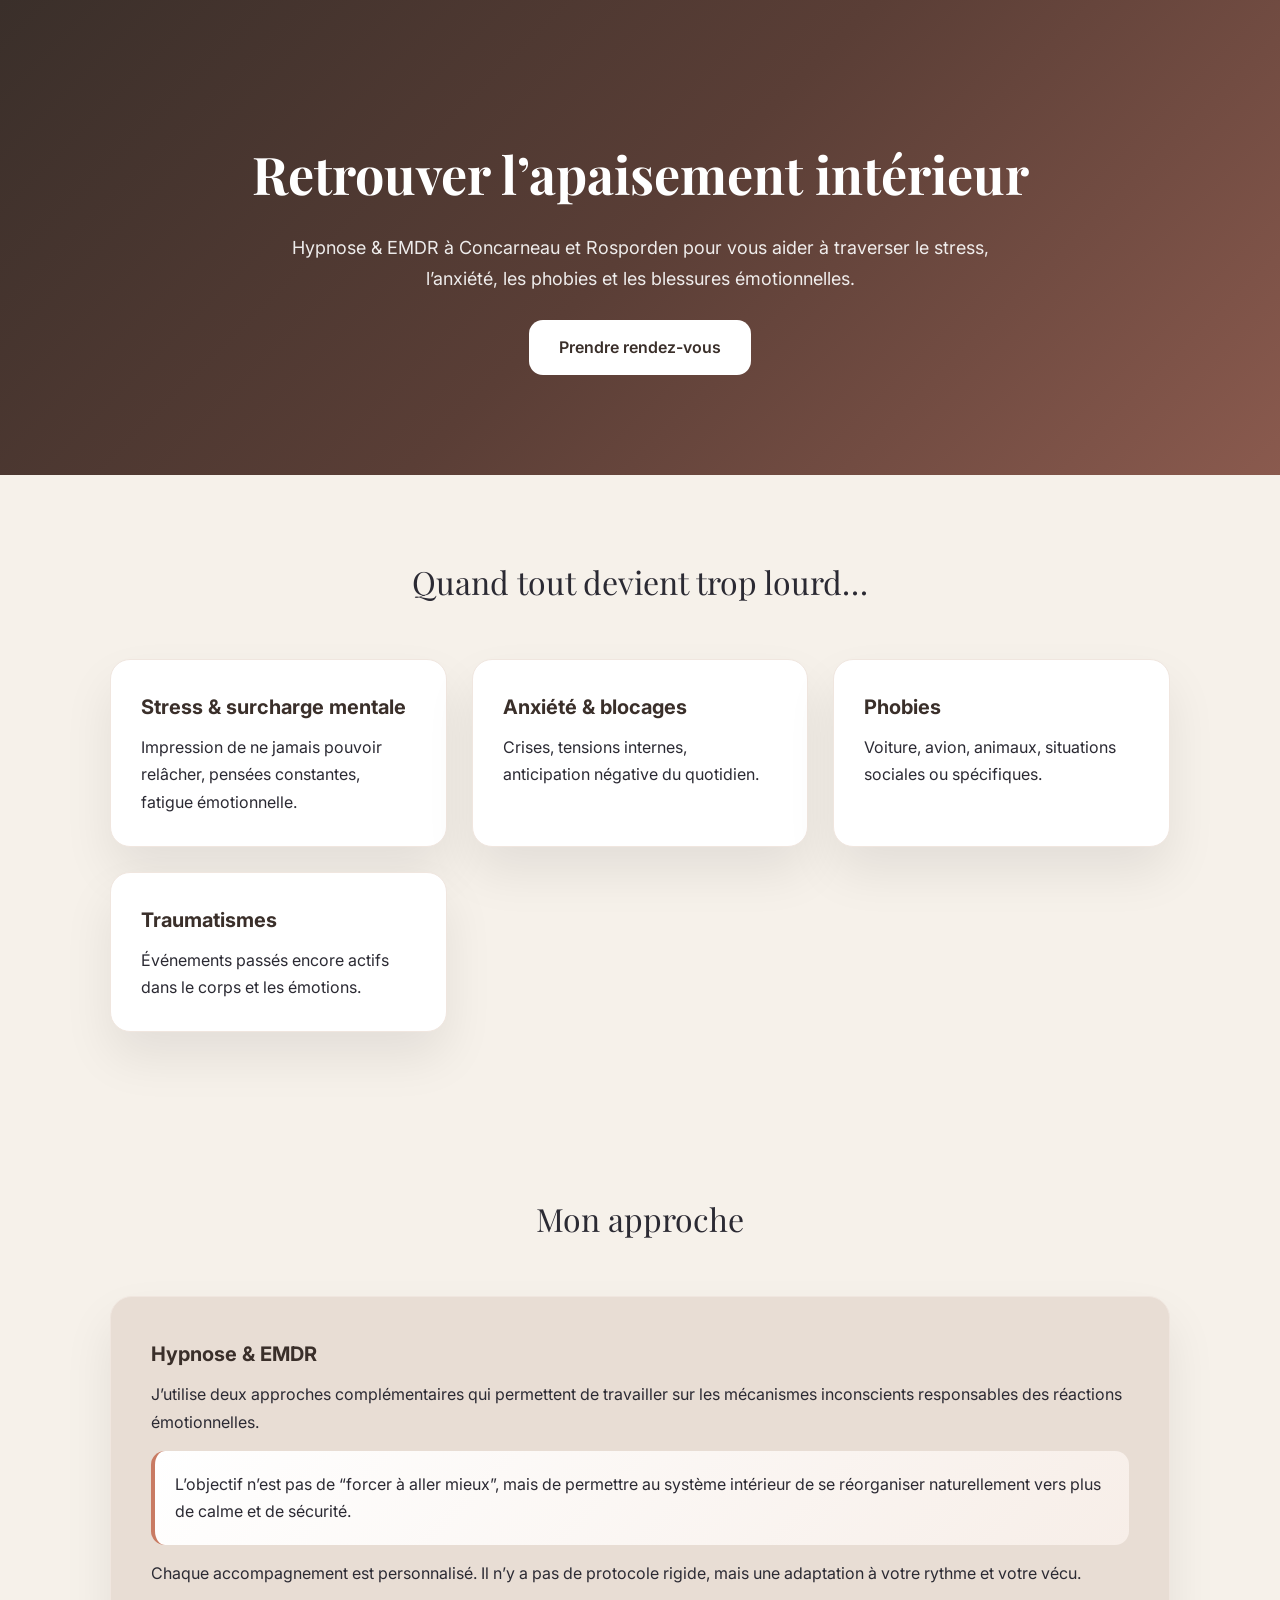
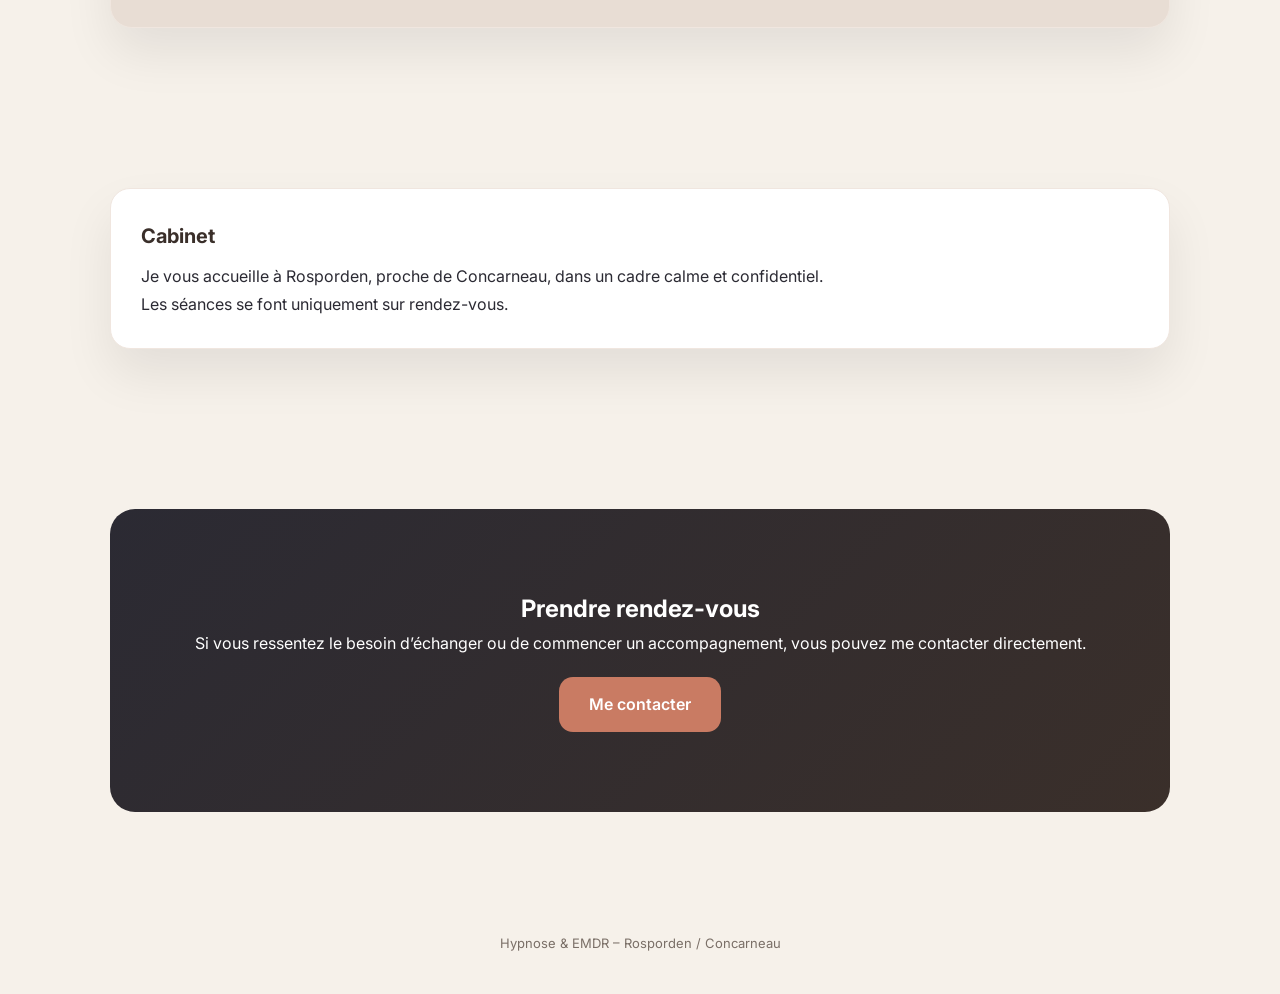
==== commit eeb2a965: "Update index.html V6" ====
--- a/index.html
+++ b/index.html
@@ -4,74 +4,83 @@
 <meta charset="UTF-8">
 <meta name="viewport" content="width=device-width, initial-scale=1.0">
 
-<title>Hypnose & EMDR Concarneau - Rosporden</title>
+<title>Hypnose & EMDR Concarneau - Rosporden | Apaiser stress, anxiété, trauma</title>
 
 <link href="https://fonts.googleapis.com/css2?family=Inter:wght@300;400;600&family=Playfair+Display:wght@500;600&display=swap" rel="stylesheet">
 
 <style>
 
+:root{
+  --cream:#f6f1ea;
+  --warm:#c97b63;
+  --deep:#2b2a33;
+  --soft:#ffffff;
+  --accent:#7c9a92;
+  --sand:#e8ddd4;
+}
+
+*{margin:0;padding:0;box-sizing:border-box;}
+
 body{
-  margin:0;
   font-family:Inter, sans-serif;
-  background:#f4f6f8;
-  color:#1c1f2a;
-}
-
-/* HERO */
+  background:var(--cream);
+  color:var(--deep);
+  line-height:1.7;
+}
+
+/* HERO WARM */
 .hero{
-  background: radial-gradient(circle at top, #1b2a41, #0b1220);
+  background: linear-gradient(135deg,#3a2f2a,#5a3e36,#8a5a4e);
   color:white;
-  padding:120px 20px 90px;
+  padding:130px 20px 100px;
   text-align:center;
   position:relative;
-  overflow:hidden;
 }
 
 .hero h1{
   font-family:"Playfair Display", serif;
-  font-size:46px;
+  font-size:52px;
   margin-bottom:15px;
-  letter-spacing:0.5px;
 }
 
 .hero p{
-  max-width:700px;
+  max-width:750px;
   margin:auto;
   font-size:18px;
-  opacity:0.85;
+  opacity:0.9;
 }
 
 .btn{
   display:inline-block;
   margin-top:25px;
-  padding:14px 28px;
+  padding:14px 30px;
   background:#ffffff;
-  color:#0b1220;
+  color:#3a2f2a;
   text-decoration:none;
-  border-radius:12px;
+  border-radius:14px;
   font-weight:600;
-  transition:0.25s;
+  transition:0.3s;
 }
 
 .btn:hover{
   transform:translateY(-2px);
 }
 
-/* SECTIONS */
+/* SECTION */
 .container{
-  max-width:1050px;
+  max-width:1100px;
   margin:auto;
-  padding:70px 20px;
+  padding:80px 20px;
 }
 
 .title{
   text-align:center;
-  font-size:28px;
-  margin-bottom:40px;
   font-family:"Playfair Display", serif;
-}
-
-/* CARDS */
+  font-size:32px;
+  margin-bottom:50px;
+}
+
+/* GRID */
 .grid{
   display:grid;
   grid-template-columns:repeat(auto-fit,minmax(280px,1fr));
@@ -81,58 +90,65 @@
 .card{
   background:white;
   padding:30px;
-  border-radius:18px;
-  box-shadow:0 20px 40px rgba(0,0,0,0.06);
+  border-radius:20px;
+  box-shadow:0 25px 50px rgba(0,0,0,0.08);
   transition:0.3s;
+  border:1px solid #f0e6df;
 }
 
 .card:hover{
-  transform:translateY(-5px);
+  transform:translateY(-6px);
 }
 
 .card h3{
+  font-size:20px;
   margin-bottom:10px;
-  font-size:20px;
-}
-
-/* SOFT BOX */
+  color:#3a2f2a;
+}
+
+/* WARM BOX */
 .soft{
-  background:linear-gradient(135deg,#eef2f6,#ffffff);
+  background:linear-gradient(135deg,#fff,#f7eee8);
   padding:20px;
   border-radius:14px;
   margin-top:15px;
-  border:1px solid #e6eaf0;
+  border-left:4px solid var(--warm);
+}
+
+/* ABOUT */
+.about{
+  background:var(--sand);
+  padding:40px;
+  border-radius:22px;
+  margin-top:20px;
 }
 
 /* CONTACT */
 .contact{
-  background:linear-gradient(135deg,#1b2a41,#223a5e);
+  background:linear-gradient(135deg,#2b2a33,#3a2f2a);
   color:white;
-  padding:70px 20px;
-  text-align:center;
-  border-radius:24px;
+  padding:80px 20px;
+  text-align:center;
+  border-radius:25px;
 }
 
 .contact a{
   display:inline-block;
   margin-top:20px;
-  padding:14px 28px;
-  background:#ffffff;
-  color:#1b2a41;
-  border-radius:12px;
+  padding:14px 30px;
+  background:var(--warm);
+  color:white;
+  border-radius:14px;
   text-decoration:none;
   font-weight:600;
 }
 
-/* subtle glow */
-.glow{
-  position:absolute;
-  width:400px;
-  height:400px;
-  background:rgba(255,255,255,0.08);
-  filter:blur(100px);
-  top:-100px;
-  left:-100px;
+/* FOOTER */
+footer{
+  text-align:center;
+  padding:40px;
+  font-size:13px;
+  color:#7a6f67;
 }
 
 </style>
@@ -140,64 +156,103 @@
 
 <body>
 
+<!-- HERO -->
 <div class="hero">
-  <div class="glow"></div>
-  <h1>Hypnose & EMDR</h1>
-  <p>Un accompagnement pour apaiser durablement le stress, les phobies et les blocages émotionnels.</p>
+  <h1>Retrouver l’apaisement intérieur</h1>
+  <p>
+    Hypnose & EMDR à Concarneau et Rosporden pour vous aider à traverser
+    le stress, l’anxiété, les phobies et les blessures émotionnelles.
+  </p>
   <a class="btn" href="#contact">Prendre rendez-vous</a>
 </div>
 
+<!-- SITUATIONS -->
 <div class="container">
 
-  <div class="title">Ce que vous pouvez ressentir</div>
+  <div class="title">Quand tout devient trop lourd…</div>
 
   <div class="grid">
 
     <div class="card">
-      <h3>Anxiété</h3>
-      <p>Charge mentale, tension permanente, pensées envahissantes.</p>
+      <h3>Stress & surcharge mentale</h3>
+      <p>Impression de ne jamais pouvoir relâcher, pensées constantes, fatigue émotionnelle.</p>
+    </div>
+
+    <div class="card">
+      <h3>Anxiété & blocages</h3>
+      <p>Crises, tensions internes, anticipation négative du quotidien.</p>
     </div>
 
     <div class="card">
       <h3>Phobies</h3>
-      <p>Peurs irrationnelles, situations bloquantes, évitement.</p>
+      <p>Voiture, avion, animaux, situations sociales ou spécifiques.</p>
     </div>
 
     <div class="card">
       <h3>Traumatismes</h3>
-      <p>Événements passés encore actifs émotionnellement.</p>
-    </div>
-
-  </div>
-</div>
-
+      <p>Événements passés encore actifs dans le corps et les émotions.</p>
+    </div>
+
+  </div>
+</div>
+
+<!-- APPROCHE -->
 <div class="container">
 
   <div class="title">Mon approche</div>
 
+  <div class="card about">
+    <h3>Hypnose & EMDR</h3>
+    <p>
+      J’utilise deux approches complémentaires qui permettent de travailler
+      sur les mécanismes inconscients responsables des réactions émotionnelles.
+    </p>
+
+    <div class="soft">
+      L’objectif n’est pas de “forcer à aller mieux”, mais de permettre au système intérieur
+      de se réorganiser naturellement vers plus de calme et de sécurité.
+    </div>
+
+    <p style="margin-top:15px;">
+      Chaque accompagnement est personnalisé. Il n’y a pas de protocole rigide,
+      mais une adaptation à votre rythme et votre vécu.
+    </p>
+  </div>
+
+</div>
+
+<!-- CABINET -->
+<div class="container">
+
   <div class="card">
-    <h3>Hypnose & EMDR</h3>
-    <p>
-      Deux approches complémentaires qui permettent de travailler sur les mécanismes inconscients
-      et de rétablir un équilibre émotionnel durable.
-    </p>
-
-    <div class="soft">
-      L’objectif : retrouver une stabilité intérieure et un apaisement profond.
-    </div>
-  </div>
-
-</div>
-
+    <h3>Cabinet</h3>
+    <p>
+      Je vous accueille à Rosporden, proche de Concarneau, dans un cadre calme et confidentiel.
+    </p>
+    <p>
+      Les séances se font uniquement sur rendez-vous.
+    </p>
+  </div>
+
+</div>
+
+<!-- CONTACT -->
 <div class="container" id="contact">
 
   <div class="contact">
     <h2>Prendre rendez-vous</h2>
-    <p>Contact direct pour organiser une séance à Rosporden ou Concarneau.</p>
+    <p>
+      Si vous ressentez le besoin d’échanger ou de commencer un accompagnement,
+      vous pouvez me contacter directement.
+    </p>
     <a href="#">Me contacter</a>
   </div>
 
 </div>
+
+<footer>
+  Hypnose & EMDR – Rosporden / Concarneau
+</footer>
 
 </body>
 </html>
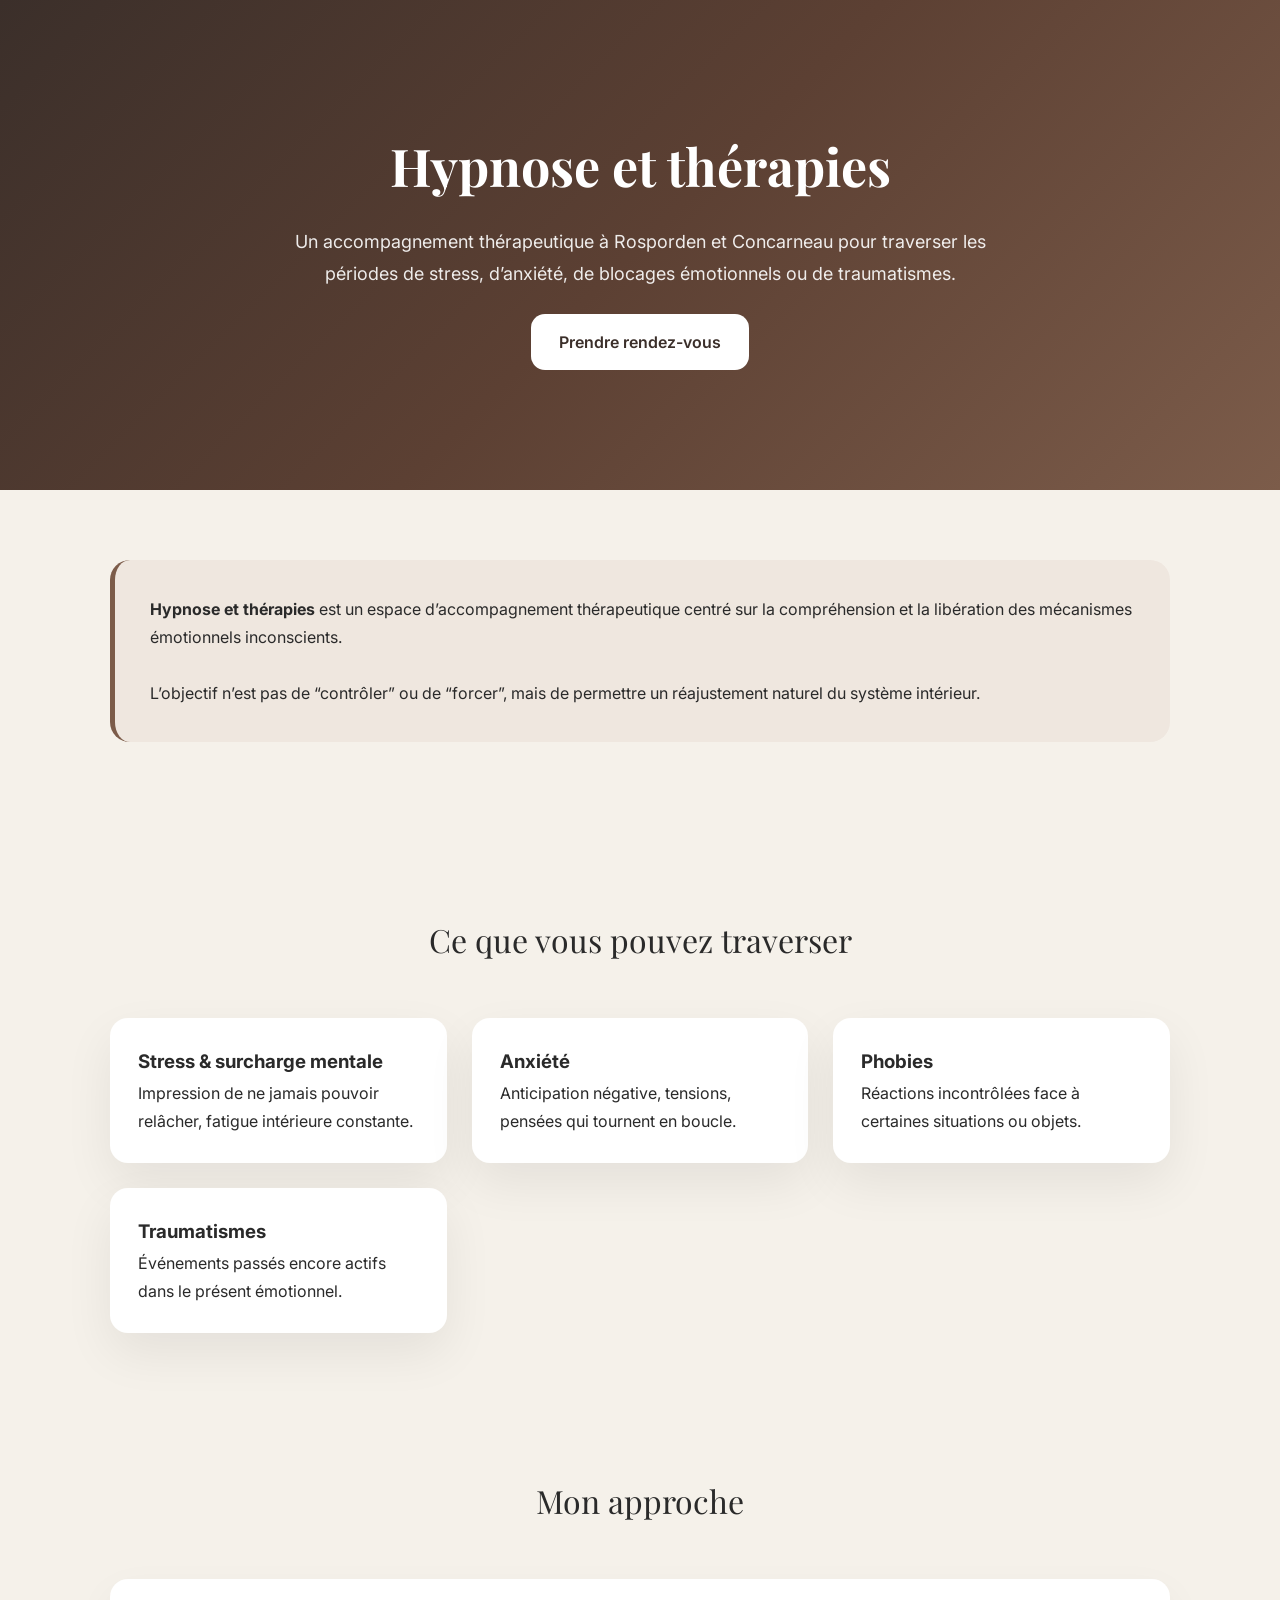
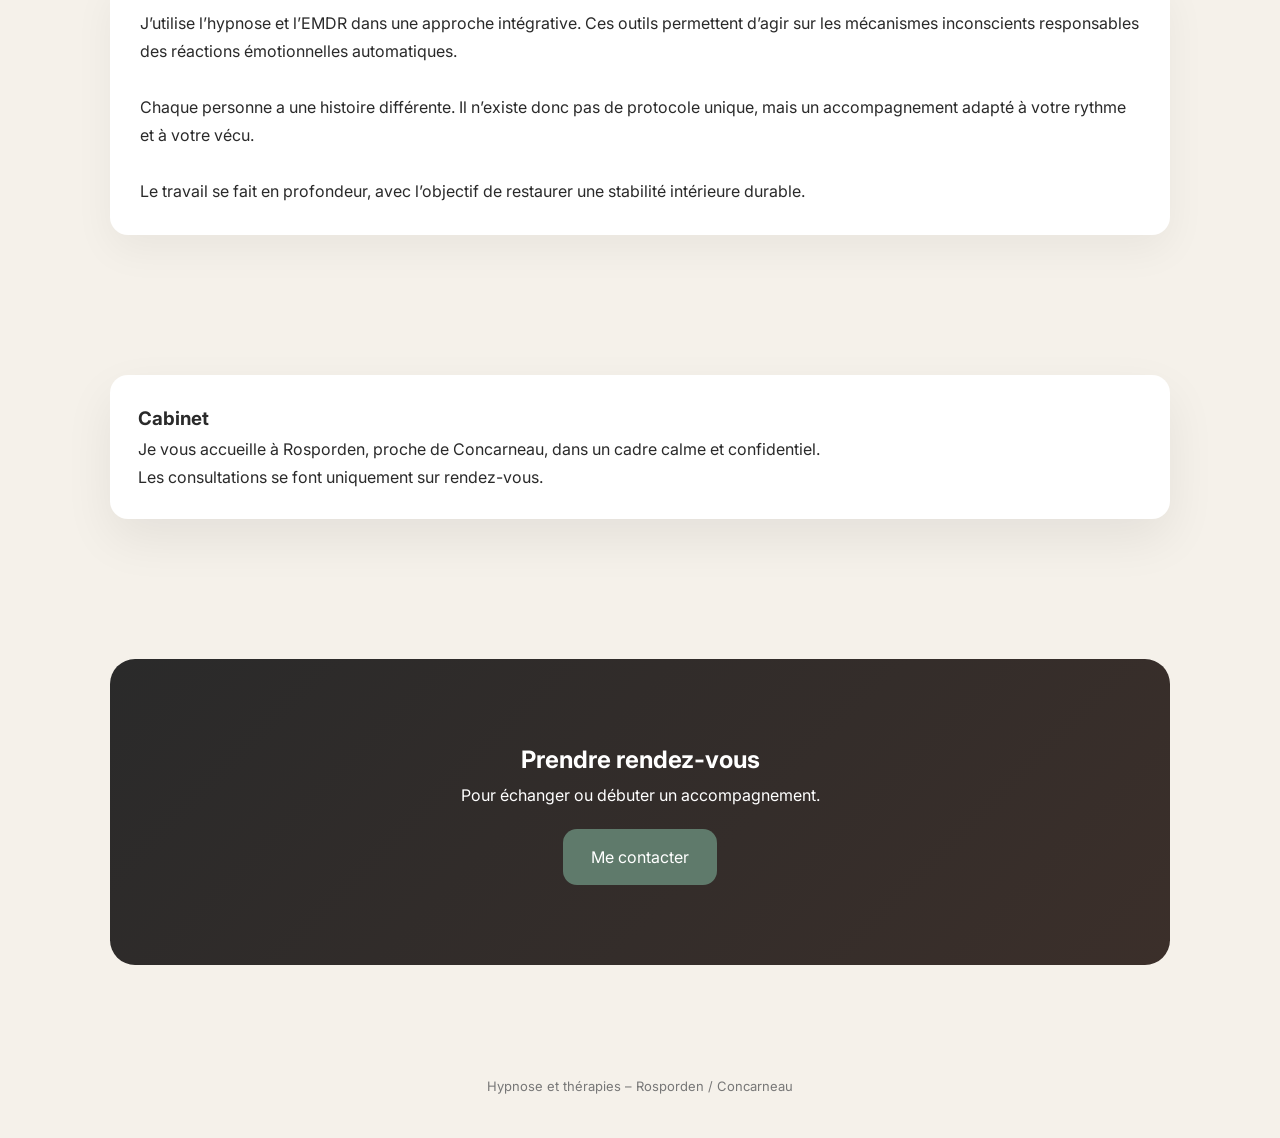
==== commit 8c887522: "Update index.html V6" ====
--- a/index.html
+++ b/index.html
@@ -4,37 +4,36 @@
 <meta charset="UTF-8">
 <meta name="viewport" content="width=device-width, initial-scale=1.0">
 
-<title>Hypnose & EMDR Concarneau - Rosporden | Apaiser stress, anxiété, trauma</title>
+<title>Hypnose et thérapies | Rosporden - Concarneau</title>
 
 <link href="https://fonts.googleapis.com/css2?family=Inter:wght@300;400;600&family=Playfair+Display:wght@500;600&display=swap" rel="stylesheet">
 
 <style>
 
 :root{
-  --cream:#f6f1ea;
-  --warm:#c97b63;
-  --deep:#2b2a33;
-  --soft:#ffffff;
-  --accent:#7c9a92;
-  --sand:#e8ddd4;
+  --bg:#f5f1ea;
+  --text:#2a2a2a;
+  --accent:#7c5c4a;
+  --accent2:#5f7a6b;
+  --card:#ffffff;
+  --soft:#efe7df;
 }
 
 *{margin:0;padding:0;box-sizing:border-box;}
 
 body{
   font-family:Inter, sans-serif;
-  background:var(--cream);
-  color:var(--deep);
-  line-height:1.7;
-}
-
-/* HERO WARM */
+  background:var(--bg);
+  color:var(--text);
+  line-height:1.75;
+}
+
+/* HERO */
 .hero{
-  background: linear-gradient(135deg,#3a2f2a,#5a3e36,#8a5a4e);
+  background:linear-gradient(135deg,#3b2f2a,#5c4033,#7c5c4a);
   color:white;
-  padding:130px 20px 100px;
-  text-align:center;
-  position:relative;
+  padding:120px 20px;
+  text-align:center;
 }
 
 .hero h1{
@@ -53,30 +52,25 @@
 .btn{
   display:inline-block;
   margin-top:25px;
-  padding:14px 30px;
-  background:#ffffff;
-  color:#3a2f2a;
+  padding:14px 28px;
+  background:white;
+  color:#3b2f2a;
+  border-radius:14px;
   text-decoration:none;
-  border-radius:14px;
   font-weight:600;
-  transition:0.3s;
-}
-
-.btn:hover{
-  transform:translateY(-2px);
 }
 
 /* SECTION */
 .container{
   max-width:1100px;
   margin:auto;
-  padding:80px 20px;
+  padding:70px 20px;
 }
 
 .title{
-  text-align:center;
   font-family:"Playfair Display", serif;
   font-size:32px;
+  text-align:center;
   margin-bottom:50px;
 }
 
@@ -88,44 +82,32 @@
 }
 
 .card{
+  background:var(--card);
+  padding:28px;
+  border-radius:18px;
+  box-shadow:0 20px 50px rgba(0,0,0,0.07);
+}
+
+/* IDENTITY BLOCK */
+.identity{
+  background:var(--soft);
+  padding:35px;
+  border-radius:20px;
+  margin-bottom:30px;
+  border-left:5px solid var(--accent);
+}
+
+/* APPROACH */
+.approach{
   background:white;
   padding:30px;
-  border-radius:20px;
-  box-shadow:0 25px 50px rgba(0,0,0,0.08);
-  transition:0.3s;
-  border:1px solid #f0e6df;
-}
-
-.card:hover{
-  transform:translateY(-6px);
-}
-
-.card h3{
-  font-size:20px;
-  margin-bottom:10px;
-  color:#3a2f2a;
-}
-
-/* WARM BOX */
-.soft{
-  background:linear-gradient(135deg,#fff,#f7eee8);
-  padding:20px;
-  border-radius:14px;
-  margin-top:15px;
-  border-left:4px solid var(--warm);
-}
-
-/* ABOUT */
-.about{
-  background:var(--sand);
-  padding:40px;
-  border-radius:22px;
-  margin-top:20px;
+  border-radius:18px;
+  box-shadow:0 15px 40px rgba(0,0,0,0.05);
 }
 
 /* CONTACT */
 .contact{
-  background:linear-gradient(135deg,#2b2a33,#3a2f2a);
+  background:linear-gradient(135deg,#2a2a2a,#3b2f2a);
   color:white;
   padding:80px 20px;
   text-align:center;
@@ -135,20 +117,18 @@
 .contact a{
   display:inline-block;
   margin-top:20px;
-  padding:14px 30px;
-  background:var(--warm);
+  padding:14px 28px;
+  background:var(--accent2);
   color:white;
+  text-decoration:none;
   border-radius:14px;
-  text-decoration:none;
-  font-weight:600;
-}
-
-/* FOOTER */
+}
+
 footer{
   text-align:center;
   padding:40px;
   font-size:13px;
-  color:#7a6f67;
+  color:#777;
 }
 
 </style>
@@ -158,39 +138,52 @@
 
 <!-- HERO -->
 <div class="hero">
-  <h1>Retrouver l’apaisement intérieur</h1>
+  <h1>Hypnose et thérapies</h1>
   <p>
-    Hypnose & EMDR à Concarneau et Rosporden pour vous aider à traverser
-    le stress, l’anxiété, les phobies et les blessures émotionnelles.
+    Un accompagnement thérapeutique à Rosporden et Concarneau pour traverser
+    les périodes de stress, d’anxiété, de blocages émotionnels ou de traumatismes.
   </p>
   <a class="btn" href="#contact">Prendre rendez-vous</a>
 </div>
 
+<!-- IDENTITY -->
+<div class="container">
+
+  <div class="identity">
+    <strong>Hypnose et thérapies</strong> est un espace d’accompagnement thérapeutique
+    centré sur la compréhension et la libération des mécanismes émotionnels inconscients.
+    <br><br>
+    L’objectif n’est pas de “contrôler” ou de “forcer”, mais de permettre un réajustement naturel
+    du système intérieur.
+  </div>
+
+</div>
+
 <!-- SITUATIONS -->
 <div class="container">
 
-  <div class="title">Quand tout devient trop lourd…</div>
+  <div class="title">Ce que vous pouvez traverser</div>
 
   <div class="grid">
 
     <div class="card">
       <h3>Stress & surcharge mentale</h3>
-      <p>Impression de ne jamais pouvoir relâcher, pensées constantes, fatigue émotionnelle.</p>
-    </div>
-
-    <div class="card">
-      <h3>Anxiété & blocages</h3>
-      <p>Crises, tensions internes, anticipation négative du quotidien.</p>
+      <p>Impression de ne jamais pouvoir relâcher, fatigue intérieure constante.</p>
+    </div>
+
+    <div class="card">
+      <h3>Anxiété</h3>
+      <p>Anticipation négative, tensions, pensées qui tournent en boucle.</p>
     </div>
 
     <div class="card">
       <h3>Phobies</h3>
-      <p>Voiture, avion, animaux, situations sociales ou spécifiques.</p>
+      <p>Réactions incontrôlées face à certaines situations ou objets.</p>
     </div>
 
     <div class="card">
       <h3>Traumatismes</h3>
-      <p>Événements passés encore actifs dans le corps et les émotions.</p>
+      <p>Événements passés encore actifs dans le présent émotionnel.</p>
     </div>
 
   </div>
@@ -201,22 +194,27 @@
 
   <div class="title">Mon approche</div>
 
-  <div class="card about">
-    <h3>Hypnose & EMDR</h3>
-    <p>
-      J’utilise deux approches complémentaires qui permettent de travailler
-      sur les mécanismes inconscients responsables des réactions émotionnelles.
-    </p>
-
-    <div class="soft">
-      L’objectif n’est pas de “forcer à aller mieux”, mais de permettre au système intérieur
-      de se réorganiser naturellement vers plus de calme et de sécurité.
-    </div>
-
-    <p style="margin-top:15px;">
-      Chaque accompagnement est personnalisé. Il n’y a pas de protocole rigide,
-      mais une adaptation à votre rythme et votre vécu.
-    </p>
+  <div class="approach">
+
+    <p>
+      J’utilise l’hypnose et l’EMDR dans une approche intégrative.
+      Ces outils permettent d’agir sur les mécanismes inconscients responsables
+      des réactions émotionnelles automatiques.
+    </p>
+
+    <br>
+
+    <p>
+      Chaque personne a une histoire différente. Il n’existe donc pas de protocole unique,
+      mais un accompagnement adapté à votre rythme et à votre vécu.
+    </p>
+
+    <br>
+
+    <p>
+      Le travail se fait en profondeur, avec l’objectif de restaurer une stabilité intérieure durable.
+    </p>
+
   </div>
 
 </div>
@@ -230,7 +228,7 @@
       Je vous accueille à Rosporden, proche de Concarneau, dans un cadre calme et confidentiel.
     </p>
     <p>
-      Les séances se font uniquement sur rendez-vous.
+      Les consultations se font uniquement sur rendez-vous.
     </p>
   </div>
 
@@ -241,17 +239,14 @@
 
   <div class="contact">
     <h2>Prendre rendez-vous</h2>
-    <p>
-      Si vous ressentez le besoin d’échanger ou de commencer un accompagnement,
-      vous pouvez me contacter directement.
-    </p>
+    <p>Pour échanger ou débuter un accompagnement.</p>
     <a href="#">Me contacter</a>
   </div>
 
 </div>
 
 <footer>
-  Hypnose & EMDR – Rosporden / Concarneau
+  Hypnose et thérapies – Rosporden / Concarneau
 </footer>
 
 </body>
